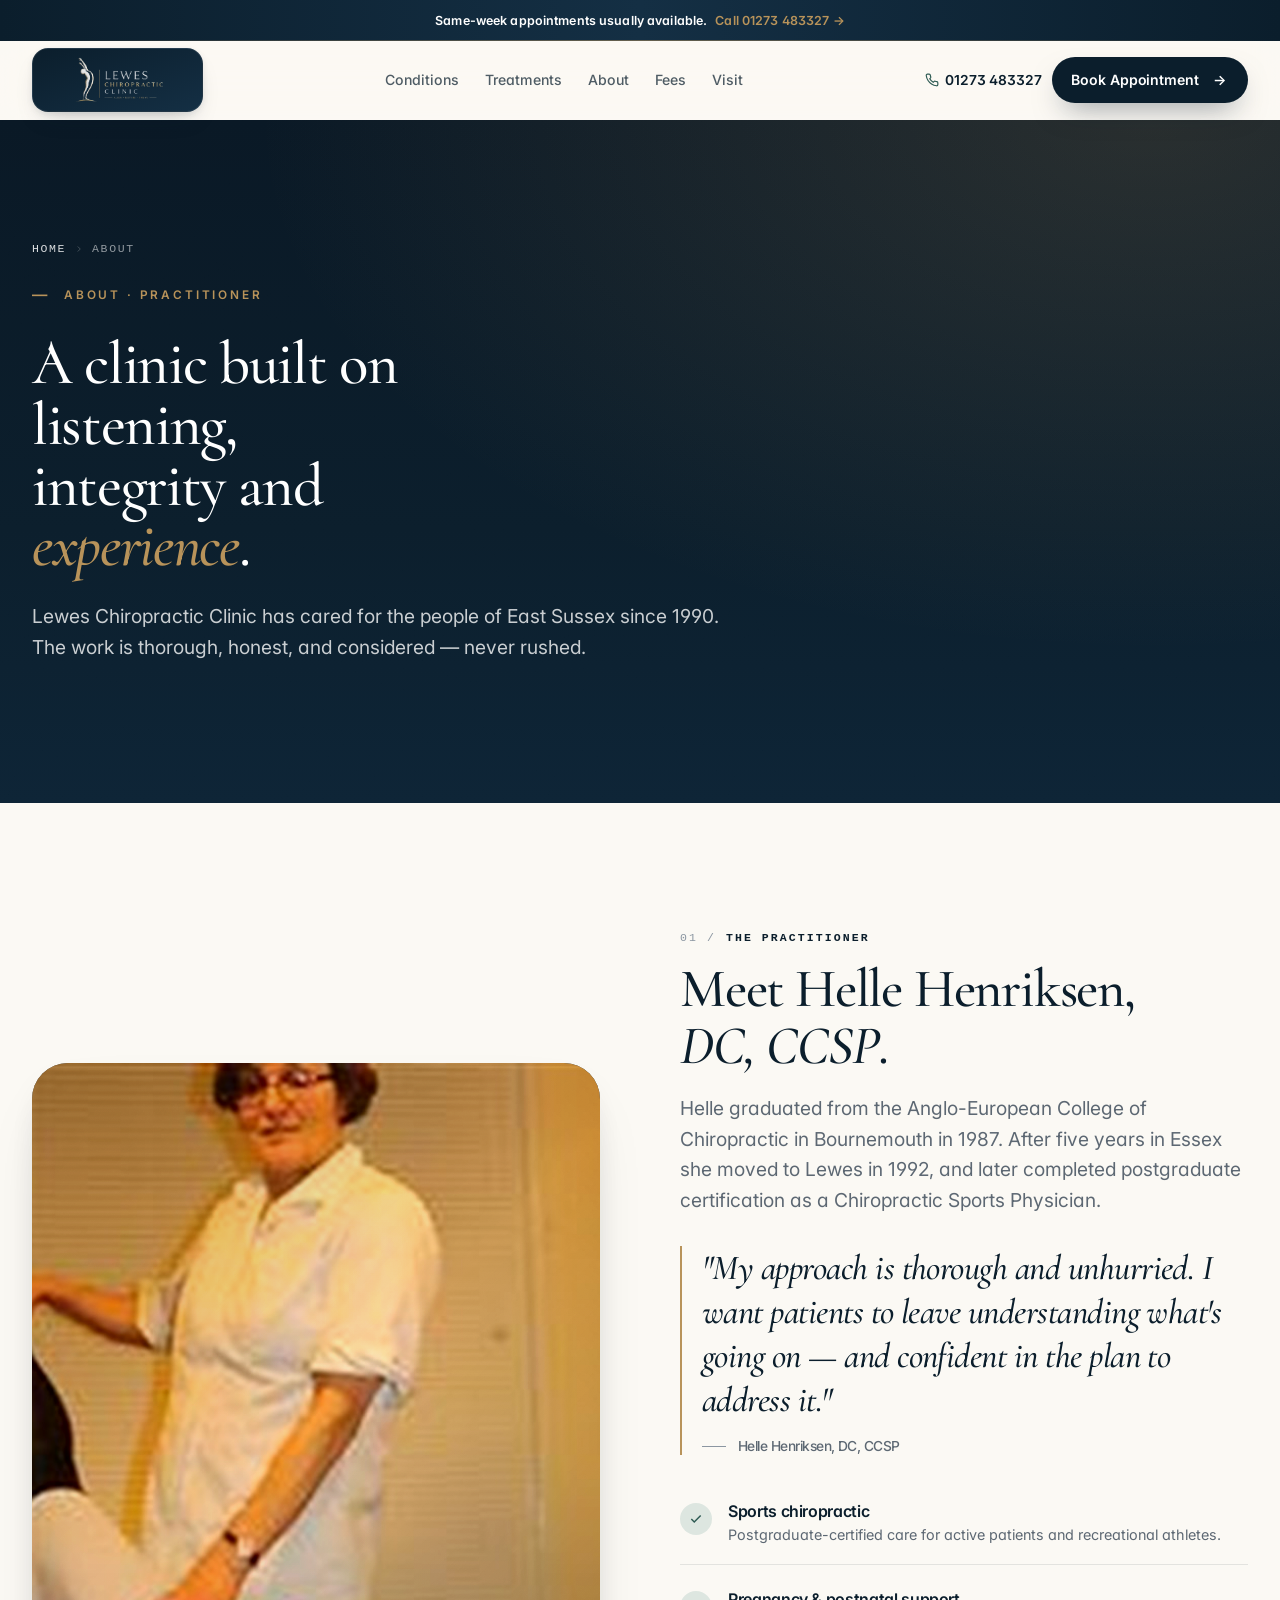
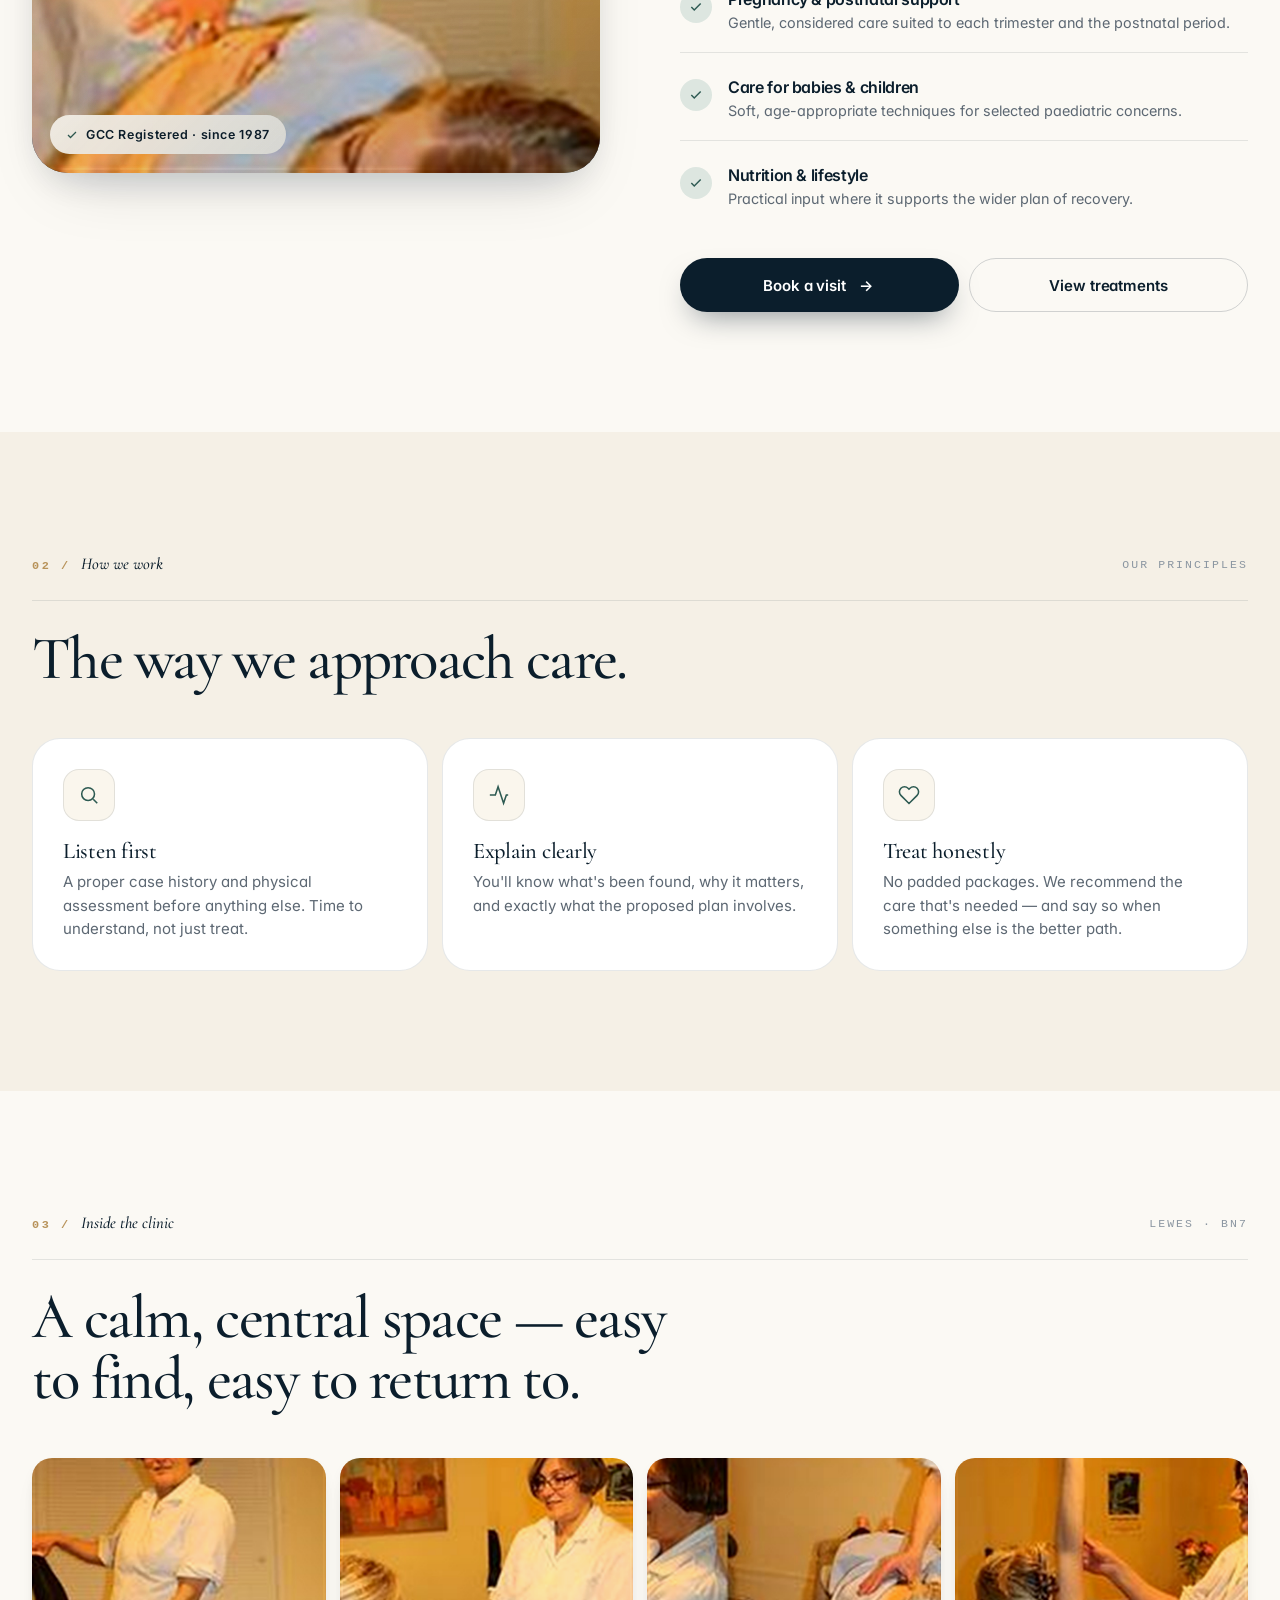
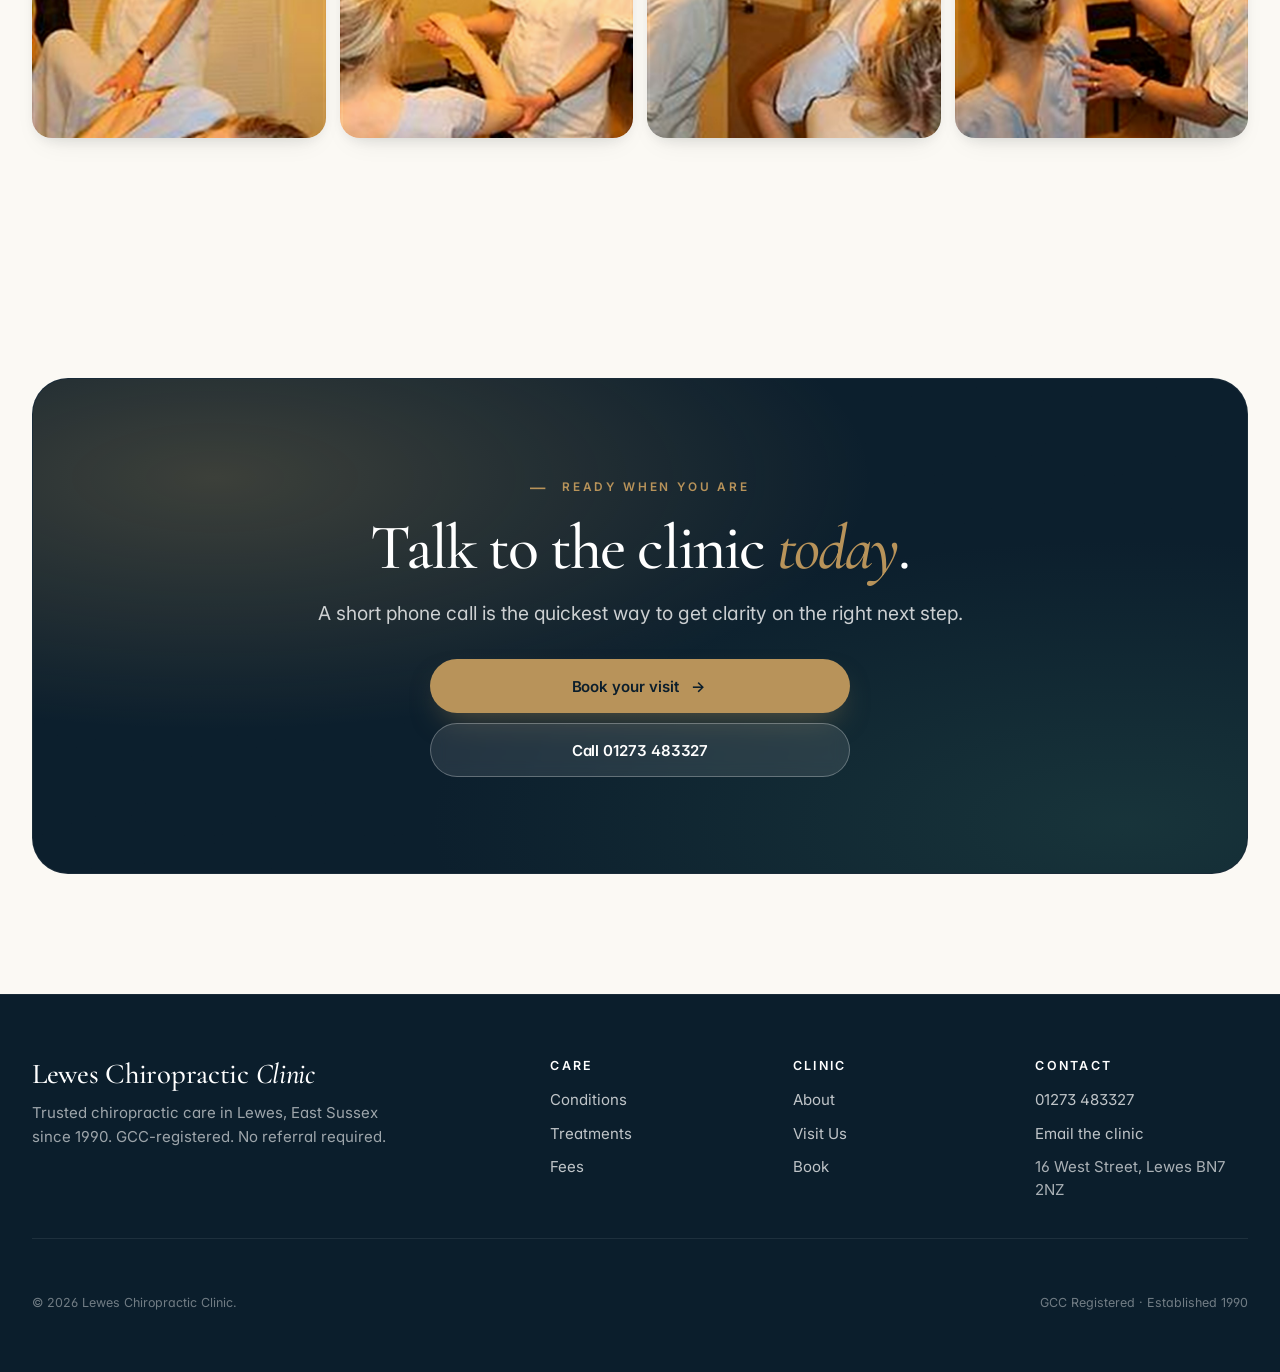
==== about.html @ a6c94678 "Initial commit: premium editorial redesign of Lewes Chiropractic Clinic" ====
<!DOCTYPE html>
<html lang="en">
<head>
<meta charset="UTF-8">
<meta name="viewport" content="width=device-width, initial-scale=1.0, viewport-fit=cover">
<meta name="theme-color" content="#0b1e2c">
<title>About | Lewes Chiropractic Clinic — Helle Henriksen, DC, CCSP</title>
<meta name="description" content="Lewes Chiropractic Clinic — established 1990. Helle Henriksen, DC, CCSP. Thorough, honest chiropractic care in central Lewes, East Sussex.">
<link rel="preconnect" href="https://fonts.googleapis.com">
<link rel="preconnect" href="https://fonts.gstatic.com" crossorigin>
<link href="https://fonts.googleapis.com/css2?family=Cormorant+Garamond:ital,wght@0,500;0,600;0,700;1,500;1,600&family=Inter:wght@400;500;600;700&display=swap" rel="stylesheet">
<link rel="stylesheet" href="assets/styles.css?v=4">
</head>
<body>

<div class="topbar"><div class="container"><strong>Same-week appointments usually available.</strong> <a href="tel:+441273483327">Call 01273&nbsp;483327&nbsp;→</a></div></div>

<header class="nav" id="nav">
  <div class="container nav-inner">
    <a href="index.html" class="brand">
      <img class="logo-img" src="assets/logo.png" alt="Lewes Chiropractic Clinic — Align · Restore · Thrive">
      <span><span class="brand-title">Lewes Chiropractic</span><span class="brand-sub">Est. 1990 · BN7</span></span>
    </a>
    <nav class="nav-links">
      <a href="conditions.html">Conditions</a><a href="treatments.html">Treatments</a><a href="about.html">About</a><a href="fees.html">Fees</a><a href="visit.html">Visit</a>
    </nav>
    <div class="nav-actions">
      <a class="nav-phone" href="tel:+441273483327"><svg width="14" height="14" viewBox="0 0 24 24" fill="none" stroke="currentColor" stroke-width="2"><path d="M22 16.92v3a2 2 0 01-2.18 2 19.79 19.79 0 01-8.63-3.07 19.5 19.5 0 01-6-6 19.79 19.79 0 01-3.07-8.67A2 2 0 014.11 2h3a2 2 0 012 1.72 12.84 12.84 0 00.7 2.81 2 2 0 01-.45 2.11L8.09 9.91a16 16 0 006 6l1.27-1.27a2 2 0 012.11-.45 12.84 12.84 0 002.81.7A2 2 0 0122 16.92z"/></svg>01273 483327</a>
      <a class="btn btn-primary" href="book.html">Book Appointment <span class="arrow">→</span></a>
    </div>
    <button class="menu-btn" aria-label="Open menu" aria-expanded="false"><span></span></button>
  </div>
  <div class="mobile-menu" id="mobileMenu"><div class="container">
    <a href="conditions.html">Conditions <span>01</span></a>
    <a href="treatments.html">Treatments <span>02</span></a>
    <a href="about.html">About <span>03</span></a>
    <a href="fees.html">Fees <span>04</span></a>
    <a href="visit.html">Visit Us <span>05</span></a>
    <div class="mm-actions">
      <a class="btn btn-primary" href="book.html">Book Appointment <span class="arrow">→</span></a>
      <a class="btn btn-outline" href="tel:+441273483327">Call 01273 483327</a>
    </div>
  </div></div>
</header>

<main>

<section class="page-hero">
  <div class="container">
    <div class="breadcrumb">
      <a href="index.html">Home</a>
      <svg width="10" height="10" viewBox="0 0 24 24" fill="none" stroke="currentColor" stroke-width="2"><path d="M9 18l6-6-6-6"/></svg>
      About
    </div>
    <span class="eyebrow">About · Practitioner</span>
    <h1>A clinic built on listening, integrity and <em>experience</em>.</h1>
    <p class="lead">Lewes Chiropractic Clinic has cared for the people of East Sussex since 1990. The work is thorough, honest, and considered — never rushed.</p>
  </div>
</section>

<section class="section">
  <div class="container">
    <div class="feature-row">
      <div class="feature-img reveal">
        <img src="assets/practitioner.jpg" alt="Helle Henriksen at Lewes Chiropractic Clinic">
        <span class="feature-img-tag">
          <svg width="12" height="12" viewBox="0 0 24 24" fill="none" stroke="currentColor" stroke-width="2.5"><path d="M20 6L9 17l-5-5"/></svg>
          GCC Registered · since 1987
        </span>
      </div>
      <div class="reveal">
        <div class="num" style="margin-bottom:14px">01 / <span>The practitioner</span></div>
        <h2>Meet Helle Henriksen, <em>DC, CCSP</em>.</h2>
        <p class="lead">Helle graduated from the Anglo-European College of Chiropractic in Bournemouth in 1987. After five years in Essex she moved to Lewes in 1992, and later completed postgraduate certification as a Chiropractic Sports Physician.</p>
        <div class="pull-quote">
          "My approach is thorough and unhurried. I want patients to leave understanding what's going on — and confident in the plan to address it."
          <div class="pull-quote-by">Helle Henriksen, DC, CCSP</div>
        </div>
        <div class="feature-list">
          <div class="feature-row-item">
            <div class="check-mark"><svg width="14" height="14" viewBox="0 0 24 24" fill="none" stroke="currentColor" stroke-width="2.5"><path d="M20 6L9 17l-5-5"/></svg></div>
            <div><h4>Sports chiropractic</h4><p>Postgraduate-certified care for active patients and recreational athletes.</p></div>
          </div>
          <div class="feature-row-item">
            <div class="check-mark"><svg width="14" height="14" viewBox="0 0 24 24" fill="none" stroke="currentColor" stroke-width="2.5"><path d="M20 6L9 17l-5-5"/></svg></div>
            <div><h4>Pregnancy &amp; postnatal support</h4><p>Gentle, considered care suited to each trimester and the postnatal period.</p></div>
          </div>
          <div class="feature-row-item">
            <div class="check-mark"><svg width="14" height="14" viewBox="0 0 24 24" fill="none" stroke="currentColor" stroke-width="2.5"><path d="M20 6L9 17l-5-5"/></svg></div>
            <div><h4>Care for babies &amp; children</h4><p>Soft, age-appropriate techniques for selected paediatric concerns.</p></div>
          </div>
          <div class="feature-row-item">
            <div class="check-mark"><svg width="14" height="14" viewBox="0 0 24 24" fill="none" stroke="currentColor" stroke-width="2.5"><path d="M20 6L9 17l-5-5"/></svg></div>
            <div><h4>Nutrition &amp; lifestyle</h4><p>Practical input where it supports the wider plan of recovery.</p></div>
          </div>
        </div>
        <div class="hero-actions">
          <a href="book.html" class="btn btn-primary">Book a visit <span class="arrow">→</span></a>
          <a href="treatments.html" class="btn btn-outline">View treatments</a>
        </div>
      </div>
    </div>
  </div>
</section>

<section class="section bg-bone">
  <div class="container">
    <div class="s-head reveal">
      <div class="meta-row">
        <div class="num">02 / <span>How we work</span></div>
        <div class="meta-side">Our principles</div>
      </div>
      <h2>The way we approach care.</h2>
    </div>
    <div class="three-grid">
      <article class="card reveal">
        <div class="icon-tile">
          <svg width="22" height="22" viewBox="0 0 24 24" fill="none" stroke="currentColor" stroke-width="1.7"><circle cx="11" cy="11" r="7"/><path d="M21 21l-4.35-4.35"/></svg>
        </div>
        <h3 style="font-family:var(--serif);font-weight:500">Listen first</h3>
        <p>A proper case history and physical assessment before anything else. Time to understand, not just treat.</p>
      </article>
      <article class="card reveal">
        <div class="icon-tile">
          <svg width="22" height="22" viewBox="0 0 24 24" fill="none" stroke="currentColor" stroke-width="1.7"><path d="M2 12h6l3-9 6 18 3-9h2"/></svg>
        </div>
        <h3 style="font-family:var(--serif);font-weight:500">Explain clearly</h3>
        <p>You'll know what's been found, why it matters, and exactly what the proposed plan involves.</p>
      </article>
      <article class="card reveal">
        <div class="icon-tile">
          <svg width="22" height="22" viewBox="0 0 24 24" fill="none" stroke="currentColor" stroke-width="1.7"><path d="M20.84 4.61a5.5 5.5 0 00-7.78 0L12 5.67l-1.06-1.06a5.5 5.5 0 00-7.78 7.78l1.06 1.06L12 21.23l7.78-7.78 1.06-1.06a5.5 5.5 0 000-7.78z"/></svg>
        </div>
        <h3 style="font-family:var(--serif);font-weight:500">Treat honestly</h3>
        <p>No padded packages. We recommend the care that's needed — and say so when something else is the better path.</p>
      </article>
    </div>
  </div>
</section>

<section class="section">
  <div class="container">
    <div class="s-head reveal">
      <div class="meta-row">
        <div class="num">03 / <span>Inside the clinic</span></div>
        <div class="meta-side">Lewes · BN7</div>
      </div>
      <h2>A calm, central space — easy to find, easy to return to.</h2>
    </div>
    <div class="gallery-strip reveal">
      <img src="assets/practitioner.jpg" alt="Helle Henriksen at the clinic">
      <img src="assets/clinic-treatment.jpg" alt="Treatment in progress">
      <img src="assets/treatment-back.jpg" alt="Spinal treatment">
      <img src="assets/treatment-arm.jpg" alt="Upper-body assessment">
    </div>
  </div>
</section>

<section class="section">
  <div class="container">
    <div class="final-cta reveal">
      <span class="eyebrow">Ready when you are</span>
      <h2>Talk to the clinic <em>today</em>.</h2>
      <p class="lead">A short phone call is the quickest way to get clarity on the right next step.</p>
      <div class="hero-actions">
        <a href="book.html" class="btn btn-gold">Book your visit <span class="arrow">→</span></a>
        <a href="tel:+441273483327" class="btn btn-light">Call 01273 483327</a>
      </div>
    </div>
  </div>
</section>

</main>

<footer class="footer">
  <div class="container">
    <div class="footer-top">
      <div class="footer-brand">
        <h3>Lewes Chiropractic <em>Clinic</em></h3>
        <p>Trusted chiropractic care in Lewes, East Sussex since 1990. GCC-registered. No referral required.</p>
      </div>
      <div class="footer-grid">
        <div><h4>Care</h4><ul><li><a href="conditions.html">Conditions</a></li><li><a href="treatments.html">Treatments</a></li><li><a href="fees.html">Fees</a></li></ul></div>
        <div><h4>Clinic</h4><ul><li><a href="about.html">About</a></li><li><a href="visit.html">Visit Us</a></li><li><a href="book.html">Book</a></li></ul></div>
        <div><h4>Contact</h4><ul><li><a href="tel:+441273483327">01273 483327</a></li><li><a href="mailto:info@leweschiropracticclinic.co.uk">Email the clinic</a></li><li>16 West Street, Lewes BN7 2NZ</li></ul></div>
      </div>
    </div>
    <div class="footer-bottom"><span>© <span id="year"></span> Lewes Chiropractic Clinic.</span><span>GCC Registered · Established 1990</span></div>
  </div>
</footer>

<div class="mobile-cta">
  <a class="btn btn-outline" href="tel:+441273483327">Call</a>
  <a class="btn btn-primary" href="book.html"><span class="full">Book Appointment</span><span class="short">Book</span> <span class="arrow">→</span></a>
</div>

<script src="assets/script.js?v=4"></script>
</body>
</html>
---- assets/styles.css ----
/* ============================================================
   Lewes Chiropractic Clinic — Editorial Premium Redesign v2
   Mobile-first. Touch-first. Built for trust and conversion.
   ============================================================ */

/* ----- Tokens ----- */
:root{
  /* Palette — warm, sophisticated, "quiet luxury" wellness */
  --ink:#0b1e2c;          /* near-black navy */
  --ink-2:#142f44;
  --bone:#f5f0e6;         /* warm off-white */
  --bone-2:#ede5d3;
  --cream:#faf6ed;
  --paper:#fbf9f4;
  --sage:#2d5a52;         /* deep botanical */
  --sage-2:#4a7567;
  --sage-soft:#dde6e0;
  --gold:#b8935a;         /* muted antique */
  --gold-2:#a07f48;
  --gold-soft:#ebdebe;
  --rust:#b85c3f;         /* sparingly */
  --gray:#5d6873;
  --gray-2:#8b96a1;
  --line:rgba(11,30,44,.10);
  --line-2:rgba(11,30,44,.18);
  --line-light:rgba(255,255,255,.14);

  /* Elevation */
  --sh-1:0 1px 2px rgba(11,30,44,.04),0 2px 6px rgba(11,30,44,.04);
  --sh-2:0 6px 16px -6px rgba(11,30,44,.12),0 12px 28px -12px rgba(11,30,44,.10);
  --sh-3:0 18px 40px -16px rgba(11,30,44,.20),0 30px 70px -30px rgba(11,30,44,.18);
  --sh-4:0 30px 80px -20px rgba(11,30,44,.35);

  /* Radii */
  --r-xs:8px;--r-sm:14px;--r:20px;--r-lg:28px;--r-xl:36px;--r-2xl:48px;

  /* Layout */
  --max:1240px;
  --gutter:clamp(20px,4vw,40px);

  /* Motion */
  --ease:cubic-bezier(.2,.8,.2,1);
  --ease-out:cubic-bezier(.16,1,.3,1);
  --dur:.45s;

  /* Type */
  --serif:"Cormorant Garamond",Georgia,"Times New Roman",serif;
  --sans:Inter,system-ui,-apple-system,Segoe UI,Roboto,sans-serif;
  --mono:ui-monospace,SFMono-Regular,Menlo,monospace;
}

/* ----- Reset & base ----- */
*,*::before,*::after{box-sizing:border-box;margin:0;padding:0}
::selection{background:var(--gold);color:var(--ink)}
html{
  scroll-behavior:smooth;
  -webkit-text-size-adjust:100%;
  text-rendering:optimizeLegibility;
  overflow-x:clip;
}
body{
  font-family:var(--sans);
  color:var(--ink);
  background:var(--paper);
  line-height:1.55;
  font-size:16px;
  font-feature-settings:"ss01","cv11","kern";
  -webkit-font-smoothing:antialiased;
  -moz-osx-font-smoothing:grayscale;
  overflow-x:clip;
  min-width:320px;
}
img,svg,iframe,video{max-width:100%}
*{min-width:0}
img,svg,video{display:block;max-width:100%;height:auto}
a{color:inherit;text-decoration:none}
button{font:inherit;color:inherit;background:none;border:0;cursor:pointer}
input,textarea,select{font:inherit;color:inherit}
:focus-visible{outline:2px solid var(--sage);outline-offset:3px;border-radius:6px}

/* ----- Layout ----- */
.container{
  width:min(100% - 32px,var(--max));
  margin-inline:auto;
  max-width:100%;
}
@media(min-width:880px){
  .container{width:min(100% - 64px,var(--max))}
}
.section{padding:80px 0}
.section-tight{padding:56px 0}
.section-lg{padding:120px 0}
.section-flush{padding-top:0}

/* ----- Type system ----- */
h1,h2,h3,h4{
  font-family:var(--serif);
  font-weight:500;
  color:var(--ink);
  line-height:1.05;
  letter-spacing:-.022em;
  overflow-wrap:break-word;
  word-wrap:break-word;
}
h1{
  font-size:clamp(2.2rem,9vw,5rem);
  font-weight:500;
  max-width:14ch;
  hyphens:auto;
}
h2{
  font-size:clamp(1.9rem,6.5vw,3.4rem);
  max-width:18ch;
  hyphens:auto;
}
h3{
  font-size:clamp(1.25rem,3.6vw,1.55rem);
  letter-spacing:-.01em;
}
h4{font-size:1.1rem;font-weight:600}
em,i,.serif-italic{font-style:italic;font-weight:500}

p{color:var(--gray);font-weight:400}
.lead{
  font-size:clamp(1.04rem,2.6vw,1.2rem);
  line-height:1.6;
  color:var(--gray);
  margin-top:18px;
  max-width:60ch;
  font-weight:400;
}
.hero .lead,.page-hero .lead,.dark .lead{color:rgba(255,255,255,.78)}
.center{text-align:center}
.center .lead,.center .eyebrow{margin-inline:auto}

/* Eyebrow / kicker */
.eyebrow{
  display:inline-flex;align-items:center;gap:14px;
  font-family:var(--sans);
  color:var(--sage);
  font-weight:600;
  font-size:.74rem;
  letter-spacing:.24em;
  text-transform:uppercase;
  margin-bottom:20px;
}
.eyebrow::before{
  content:"\2014";
  width:auto;color:var(--gold);
  font-size:1.3em;line-height:1;
  background:none;
}
.dark .eyebrow::before,.hero .eyebrow::before,.page-hero .eyebrow::before,.final-cta .eyebrow::before{color:var(--gold)}
.dark .eyebrow,.hero .eyebrow,.page-hero .eyebrow,.final-cta .eyebrow{color:var(--gold)}

/* Numbered marker (editorial) */
.num{
  display:inline-flex;align-items:baseline;gap:10px;
  font-family:var(--mono);font-size:.72rem;
  letter-spacing:.18em;text-transform:uppercase;
  color:var(--gray-2);font-weight:500;
}
.num span{color:var(--ink);font-weight:600}
.dark .num{color:rgba(255,255,255,.55)}
.dark .num span{color:#fff}

/* Giant editorial section number (luxury signature) */
.s-num{
  font-family:var(--serif);
  font-size:clamp(5rem,16vw,11rem);
  color:var(--ink);
  font-weight:500;font-style:italic;
  line-height:.85;letter-spacing:-.05em;
  opacity:.08;
  position:absolute;top:-20px;right:-10px;
  pointer-events:none;user-select:none;
  z-index:0;
}
.s-num.dark{color:#fff}

/* Ornamental flourish divider */
.flourish{
  display:flex;align-items:center;justify-content:center;
  gap:18px;margin:0 auto;
  color:var(--gold);font-size:1.2rem;
}
.flourish::before,.flourish::after{
  content:"";flex:1;max-width:80px;height:1px;
  background:linear-gradient(90deg,transparent,currentColor,transparent);
}

/* Decorative serif drop-cap for signature paragraphs */
.drop-cap::first-letter{
  font-family:var(--serif);
  font-style:italic;
  font-size:4.2em;
  line-height:.85;
  float:left;
  margin:.05em .12em 0 -.04em;
  color:var(--gold);
  font-weight:500;
}

/* ----- Buttons ----- */
.btn{
  display:inline-flex;align-items:center;justify-content:center;gap:10px;
  min-height:54px;padding:0 22px;
  border-radius:999px;
  border:1.5px solid transparent;
  font-family:var(--sans);
  font-weight:600;font-size:.94rem;letter-spacing:-.005em;
  cursor:pointer;
  transition:transform .3s var(--ease),background .25s,color .25s,border-color .25s,box-shadow .35s var(--ease);
  white-space:nowrap;
  text-align:center;
  max-width:100%;
}
@media(max-width:380px){
  .btn{min-height:50px;padding:0 16px;font-size:.88rem;gap:8px}
}
.btn:hover{transform:translateY(-2px)}
.btn:active{transform:translateY(0) scale(.98)}
.btn .arrow{
  display:inline-flex;width:20px;height:20px;
  align-items:center;justify-content:center;
  transition:transform .3s var(--ease);
}
.btn:hover .arrow{transform:translateX(4px)}

.btn-primary{
  background:var(--ink);color:#fff;
  box-shadow:0 14px 30px -12px rgba(11,30,44,.5);
}
.btn-primary:hover{background:var(--ink-2);box-shadow:0 20px 44px -12px rgba(11,30,44,.55)}
.btn-gold{
  background:var(--gold);color:var(--ink);
  box-shadow:0 14px 30px -12px rgba(184,147,90,.5);
}
.btn-gold:hover{background:var(--gold-2);color:#fff}
.btn-outline{
  background:transparent;color:var(--ink);
  border-color:var(--line-2);
}
.btn-outline:hover{background:var(--ink);color:#fff;border-color:var(--ink)}
.btn-light{
  background:rgba(255,255,255,.10);color:#fff;
  border-color:rgba(255,255,255,.28);
  backdrop-filter:blur(8px);
}
.btn-light:hover{background:rgba(255,255,255,.18)}
.btn-ghost{background:transparent;color:var(--ink);min-height:46px;padding:0 14px}
.btn-ghost:hover{color:var(--sage)}

/* Pills */
.pill{
  display:inline-flex;align-items:center;gap:8px;
  padding:9px 16px;border-radius:999px;
  background:var(--bone);color:var(--ink);
  border:1px solid var(--line);
  font-size:.78rem;font-weight:600;
  letter-spacing:.02em;
  transition:.3s var(--ease);
}
.pill:hover{transform:translateY(-1px)}
.pill svg{color:var(--sage);flex-shrink:0}
.hero .pill,.dark .pill{
  background:rgba(255,255,255,.06);color:rgba(255,255,255,.92);
  border-color:rgba(255,255,255,.14);
  backdrop-filter:blur(10px);
}
.hero .pill svg,.dark .pill svg{color:var(--gold)}

/* ----- Topbar ----- */
.topbar{
  background:linear-gradient(90deg,var(--ink) 0%,var(--ink-2) 50%,var(--ink) 100%);
  color:rgba(255,255,255,.82);
  padding:11px 0;font-size:.78rem;font-weight:500;
  text-align:center;letter-spacing:.01em;
  overflow:hidden;
  position:relative;
}
.topbar::before{
  content:"";position:absolute;left:0;right:0;bottom:0;height:1px;
  background:linear-gradient(90deg,transparent,var(--gold) 50%,transparent);
  opacity:.5;
}
.topbar .container{
  display:flex;align-items:center;justify-content:center;
  gap:8px;flex-wrap:wrap;
}
.topbar strong{color:#fff;font-weight:600}
.topbar a{color:var(--gold);font-weight:600;white-space:nowrap}
.topbar a:hover{color:var(--gold-soft)}
@media(max-width:480px){
  .topbar{font-size:.72rem;padding:8px 0}
  .topbar strong{display:none}
}

/* ----- Nav ----- */
.nav{
  position:sticky;top:0;z-index:100;
  background:rgba(251,249,244,.78);
  backdrop-filter:blur(20px) saturate(1.5);
  -webkit-backdrop-filter:blur(20px) saturate(1.5);
  border-bottom:1px solid transparent;
  transition:.3s var(--ease);
}
.nav.scrolled{
  background:rgba(251,249,244,.92);
  border-bottom-color:var(--line);
  box-shadow:0 6px 24px -10px rgba(11,30,44,.12);
}
.nav-inner{
  min-height:78px;
  display:flex;align-items:center;justify-content:space-between;
  gap:10px;flex-wrap:nowrap;
}
.brand{
  display:flex;align-items:center;gap:0;
  flex:0 1 auto;min-width:0;max-width:calc(100% - 64px);
  transition:opacity .2s;
}
.brand:hover{opacity:.85}
.logo-img{
  display:block;
  width:auto;height:64px;max-width:100%;
  object-fit:contain;object-position:left center;
  background:linear-gradient(160deg,#0b1e2c 0%,#142f44 100%);
  border:1px solid rgba(255,255,255,.08);
  border-radius:16px;
  padding:8px 26px 8px 24px;
  box-shadow:0 2px 6px rgba(11,30,44,.08),0 12px 26px -12px rgba(11,30,44,.28);
  transition:height .25s var(--ease),padding .25s var(--ease),box-shadow .25s var(--ease);
}
.nav.scrolled .logo-img{height:54px;padding:7px 22px 7px 20px}
/* Brand text spans now hidden — the logo contains the wordmark */
.brand-title,.brand-sub{display:none!important}
@media(max-width:559px){
  .nav-inner{min-height:68px;gap:8px}
  .logo-img{height:52px;padding:6px 20px 6px 18px;border-radius:12px}
  .nav.scrolled .logo-img{height:46px;padding:5px 16px 5px 14px}
}
@media(max-width:380px){
  .logo-img{height:46px;padding:5px 16px 5px 14px}
  .nav.scrolled .logo-img{height:42px;padding:4px 14px 4px 12px}
}
/* In dark contexts (footer, hero badges) the logo can sit without the chip */
.footer .logo-img,.hero .logo-img{
  background:transparent;border:0;box-shadow:none;padding:0;
}
.nav-links{display:none;align-items:center;gap:2px;flex:0 1 auto;min-width:0}
.nav-links a{
  padding:10px 12px;border-radius:999px;
  color:rgba(11,30,44,.72);
  font-size:.88rem;font-weight:500;
  transition:.2s;white-space:nowrap;
}
.nav-links a:hover{background:rgba(11,30,44,.05);color:var(--ink)}
.nav-actions{display:none;align-items:center;gap:10px;flex:0 0 auto}
.nav-actions .btn{padding:0 18px;font-size:.88rem;min-height:46px}
.nav-phone{
  display:none;align-items:center;gap:6px;
  font-size:.86rem;font-weight:600;color:var(--ink);
  white-space:nowrap;
}
.nav-phone svg{color:var(--sage)}
@media(min-width:880px) and (max-width:1100px){
  .nav-phone{display:none!important}
}

.menu-btn{
  flex:0 0 auto;
  width:52px;height:52px;border-radius:14px;
  border:1px solid var(--line-2);
  background:linear-gradient(160deg,var(--ink),var(--ink-2));
  display:grid;place-items:center;
  transition:.25s var(--ease);
  box-shadow:0 4px 12px -4px rgba(11,30,44,.25);
  cursor:pointer;
}
.menu-btn:hover,.menu-btn:active{transform:scale(.96)}
.menu-btn span{
  display:block;width:22px;height:2px;background:#fff;
  border-radius:2px;position:relative;transition:.3s var(--ease);
}
.menu-btn span::before,.menu-btn span::after{
  content:"";position:absolute;left:0;width:22px;height:2px;
  background:#fff;border-radius:2px;transition:.3s var(--ease);
}
.menu-btn span::before{top:-7px}
.menu-btn span::after{top:7px}
.menu-btn[aria-expanded=true]{
  background:linear-gradient(160deg,var(--gold),var(--gold-2));
  border-color:var(--gold);
}
.menu-btn[aria-expanded=true] span{background:transparent}
.menu-btn[aria-expanded=true] span::before{top:0;transform:rotate(45deg);background:var(--ink)}
.menu-btn[aria-expanded=true] span::after{top:0;transform:rotate(-45deg);background:var(--ink)}
@media(max-width:559px){
  .menu-btn{width:48px;height:48px;border-radius:12px}
  .menu-btn span,.menu-btn span::before,.menu-btn span::after{width:20px}
}

.mobile-menu{
  display:none;
  position:fixed;left:0;right:0;top:0;bottom:0;z-index:200;
  background:var(--paper);
  padding:88px 0 40px;
  overflow-y:auto;-webkit-overflow-scrolling:touch;
  animation:menuIn .35s var(--ease);
}
.mobile-menu.open{display:block}
.mobile-menu::before{
  content:"";position:absolute;top:0;left:0;right:0;height:78px;
  background:rgba(251,249,244,.94);
  backdrop-filter:blur(20px);
  border-bottom:1px solid var(--line);
  z-index:1;pointer-events:none;
}
.mobile-menu .container{display:flex;flex-direction:column;gap:0;padding-top:8px}
.mobile-menu a{
  display:flex;justify-content:space-between;align-items:center;
  gap:14px;
  padding:18px 4px;
  border-bottom:1px solid var(--line);
  font-family:var(--serif);font-size:clamp(1.4rem,5vw,1.8rem);font-weight:500;
  color:var(--ink);letter-spacing:-.015em;
  transition:.25s var(--ease);
}
.mobile-menu a:active{background:var(--bone);padding-left:10px;color:var(--sage)}
.mobile-menu a span{
  font-family:var(--mono);font-size:.7rem;color:var(--gray-2);
  font-weight:500;letter-spacing:.12em;flex-shrink:0;
}
.mobile-menu .mm-actions{
  display:grid;gap:12px;margin-top:28px;
}
.mobile-menu .mm-actions .btn{width:100%;border:0;font-size:1rem}
.mobile-menu .mm-actions a{padding:0;border:0;font-family:var(--sans);font-size:1rem}
.mobile-menu .mm-meta{
  margin-top:28px;padding-top:24px;
  border-top:1px solid var(--line);
  display:grid;gap:6px;font-size:.9rem;color:var(--gray);
}
.mobile-menu .mm-meta strong{color:var(--ink);display:block;font-weight:600}
body.menu-open{overflow:hidden;position:fixed;width:100%}
@keyframes menuIn{from{opacity:0;transform:translateY(-8px)}to{opacity:1;transform:none}}

/* ----- Hero ----- */
.hero{
  position:relative;overflow:hidden;
  background:var(--ink);
  color:#fff;
  isolation:isolate;
  max-width:100vw;
}
.hero::before{
  content:"";position:absolute;inset:0;
  background:
    radial-gradient(ellipse 70% 50% at 90% 0%,rgba(184,147,90,.18),transparent 60%),
    radial-gradient(ellipse 90% 60% at 0% 100%,rgba(45,90,82,.30),transparent 60%),
    linear-gradient(180deg,#091825 0%,#0b1e2c 60%,#0d2436 100%);
  z-index:-2;
}
.hero::after{
  content:"";position:absolute;inset:0;z-index:-1;
  background-image:url("data:image/svg+xml;utf8,<svg xmlns='http://www.w3.org/2000/svg' width='180' height='180'><filter id='n'><feTurbulence type='fractalNoise' baseFrequency='.85' numOctaves='2' stitchTiles='stitch'/><feColorMatrix values='0 0 0 0 1 0 0 0 0 1 0 0 0 0 1 0 0 0 .35 0'/></filter><rect width='100%' height='100%' filter='url(%23n)' opacity='.55'/></svg>");
  opacity:.15;mix-blend-mode:overlay;pointer-events:none;
}
.hero-wrap{
  position:relative;
  display:grid;gap:48px;
  padding:72px 0 96px;
}
/* Giant ghost wordmark in the hero (luxury signature) */
.hero::after{
  content:"Lewes";
  position:absolute;
  bottom:-40px;left:-30px;
  font-family:var(--serif);font-style:italic;font-weight:600;
  font-size:clamp(8rem,22vw,18rem);
  line-height:.8;
  color:rgba(255,255,255,.04);
  pointer-events:none;user-select:none;
  z-index:0;letter-spacing:-.04em;
}
.hero-wrap > *{position:relative;z-index:1}
.hero h1{
  color:#fff;font-weight:500;
  font-size:clamp(2.8rem,11vw,6.4rem);
  letter-spacing:-.032em;
  line-height:.95;
  margin-top:6px;
}
.hero h1 em{
  color:var(--gold);font-weight:500;font-style:italic;
  font-feature-settings:"ss01";
  position:relative;
}
.hero h1 em::after{
  content:"";position:absolute;left:0;right:0;bottom:.05em;
  height:6px;background:rgba(184,147,90,.2);border-radius:2px;
  z-index:-1;
}
.hero p,.hero .eyebrow{color:rgba(255,255,255,.78)}
.hero .eyebrow{color:var(--gold)}
.hero .lead{
  margin-top:24px;
  font-size:clamp(1.05rem,2.4vw,1.22rem);
  line-height:1.6;color:rgba(255,255,255,.78);
  font-weight:400;
}
.hero-pills{display:flex;flex-wrap:wrap;gap:8px;margin-bottom:24px}
.hero-actions{
  display:flex;flex-direction:column;gap:10px;
  margin-top:30px;
  max-width:100%;
}
.hero-actions .btn{width:100%;min-width:0}
.hero-meta{
  display:flex;flex-wrap:wrap;gap:14px 28px;
  margin-top:32px;padding-top:24px;
  border-top:1px solid rgba(255,255,255,.12);
}
.hero-meta-item{
  display:flex;align-items:center;gap:10px;
  font-size:.84rem;font-weight:500;color:rgba(255,255,255,.78);
}
.hero-meta-item svg{color:var(--gold);flex-shrink:0}
.hero-meta-item strong{color:#fff;font-weight:600}

.hero-visual{
  position:relative;border-radius:var(--r-xl);
  overflow:hidden;
  aspect-ratio:4/5;
  background:#1a3247;
  max-width:100%;
  isolation:isolate;
  box-shadow:0 40px 80px -30px rgba(0,0,0,.45),0 20px 40px -20px rgba(0,0,0,.3);
}
.hero-visual img{
  width:100%;height:100%;object-fit:cover;
  object-position:center;
  filter:contrast(1.08) saturate(1.05) brightness(.96);
  image-rendering:auto;
  transform:scale(1.02);
  transition:transform 8s linear;
}
.hero-visual:hover img{transform:scale(1.08)}
.hero-visual::before{
  content:"";position:absolute;inset:0;z-index:1;pointer-events:none;
  background:linear-gradient(180deg,rgba(11,30,44,.1) 0%,rgba(11,30,44,.4) 70%,rgba(11,30,44,.7) 100%);
}
.hero-visual::after{
  content:"";position:absolute;inset:0;z-index:2;pointer-events:none;
  background-image:url("data:image/svg+xml;utf8,<svg xmlns='http://www.w3.org/2000/svg' width='200' height='200'><filter id='n'><feTurbulence type='fractalNoise' baseFrequency='1.2' numOctaves='2' stitchTiles='stitch'/><feColorMatrix values='0 0 0 0 1 0 0 0 0 1 0 0 0 0 1 0 0 0 .35 0'/></filter><rect width='100%' height='100%' filter='url(%23n)' opacity='.5'/></svg>");
  opacity:.22;mix-blend-mode:overlay;
}
.hero-card,.hero-badge{z-index:5}
@media(max-width:559px){
  .hero-visual{aspect-ratio:5/6;border-radius:var(--r-lg)}
}
.hero-visual::after{
  content:"";position:absolute;inset:0;
  background:linear-gradient(180deg,transparent 50%,rgba(11,30,44,.6));
}
.hero-card{
  position:absolute;left:20px;right:20px;bottom:20px;
  background:rgba(251,249,244,.94);
  backdrop-filter:blur(24px) saturate(1.4);
  -webkit-backdrop-filter:blur(24px) saturate(1.4);
  border:1px solid rgba(255,255,255,.5);
  border-radius:var(--r);
  padding:22px 24px;
  box-shadow:0 30px 70px -20px rgba(0,0,0,.5),inset 0 1px 0 rgba(255,255,255,.5);
  z-index:5;
  display:grid;gap:8px;
}
.hero-card h3{
  font-size:1.4rem;color:var(--ink);
  font-family:var(--serif);font-weight:500;
  letter-spacing:-.015em;
}
.hero-card p{font-size:.92rem;line-height:1.55;color:var(--gray)}
.hero-card p em{color:var(--ink);font-weight:500}
.hero-badge{
  position:absolute;top:20px;right:20px;
  background:rgba(11,30,44,.55);
  backdrop-filter:blur(14px) saturate(1.4);
  -webkit-backdrop-filter:blur(14px) saturate(1.4);
  border:1px solid rgba(255,255,255,.18);
  border-radius:999px;padding:9px 16px;
  font-size:.7rem;font-weight:600;color:#fff;
  letter-spacing:.15em;text-transform:uppercase;
  display:flex;align-items:center;gap:8px;
  z-index:5;
  box-shadow:0 8px 20px -8px rgba(0,0,0,.4);
}
.hero-badge::before{
  content:"";width:6px;height:6px;border-radius:50%;
  background:#5fc37a;
  box-shadow:0 0 0 0 rgba(95,195,122,.6);
  animation:pulse 2s infinite;
}
@keyframes pulse{
  0%,100%{box-shadow:0 0 0 0 rgba(95,195,122,.6)}
  50%{box-shadow:0 0 0 8px rgba(95,195,122,0)}
}

/* ----- Marquee credentials strip ----- */
.marquee{
  background:var(--bone);
  border-block:1px solid var(--line);
  overflow:hidden;
  padding:22px 0;
  mask-image:linear-gradient(90deg,transparent,#000 8%,#000 92%,transparent);
  -webkit-mask-image:linear-gradient(90deg,transparent,#000 8%,#000 92%,transparent);
}
.marquee-track{
  display:flex;gap:56px;
  white-space:nowrap;
  animation:marquee 60s linear infinite;
  width:max-content;
}
.marquee-item{
  display:inline-flex;align-items:center;gap:12px;
  font-family:var(--serif);font-size:1.4rem;font-style:italic;
  color:var(--ink);font-weight:500;letter-spacing:-.012em;
}
.marquee-item::after{
  content:"✦";color:var(--gold);font-style:normal;
  margin-left:56px;font-size:.7em;opacity:.7;
}
@keyframes marquee{to{transform:translateX(-50%)}}
@media (prefers-reduced-motion:reduce){.marquee-track{animation:none}}

/* ----- Stats ----- */
.stats{
  display:grid;grid-template-columns:repeat(2,1fr);
  gap:0;
  border-top:1px solid var(--line);
  border-bottom:1px solid var(--line);
}
.stat{
  padding:34px 24px;
  border-right:1px solid var(--line);
  display:flex;flex-direction:column;gap:6px;
  transition:background .3s var(--ease);
}
.stat:hover{background:var(--bone)}
.stat:nth-child(2n){border-right:0}
.stat-num{
  font-family:var(--serif);
  font-size:clamp(2.8rem,9vw,4rem);
  color:var(--ink);font-weight:500;line-height:1;
  letter-spacing:-.03em;
}
.stat-num em{color:var(--gold);font-style:normal;font-weight:400}
.stat-label{
  font-size:.74rem;color:var(--gray);
  font-weight:600;letter-spacing:.1em;
  text-transform:uppercase;
  margin-top:10px;
}

/* ----- Section heads ----- */
.s-head{
  display:grid;gap:14px;margin-bottom:48px;
  position:relative;
}
.s-head .meta-row{
  display:flex;align-items:center;justify-content:space-between;gap:18px;
  margin-bottom:14px;
  padding-bottom:22px;
  border-bottom:1px solid var(--line);
}
.s-head .meta-row .num{
  margin:0;
  font-family:var(--mono);font-size:.74rem;
  letter-spacing:.22em;text-transform:uppercase;
  color:var(--gold);font-weight:600;
}
.s-head .meta-row .num span{color:var(--ink);font-weight:500;font-family:var(--serif);font-style:italic;font-size:1.4em;letter-spacing:0;text-transform:none}
.s-head .meta-row .meta-side{
  font-family:var(--mono);font-size:.72rem;
  letter-spacing:.18em;text-transform:uppercase;color:var(--gray-2);
}
.s-head h2{
  font-size:clamp(2.2rem,7vw,3.8rem);
  letter-spacing:-.028em;
  line-height:1;
  max-width:22ch;
}
.dark .s-head .meta-row{border-bottom-color:rgba(255,255,255,.14)}
.dark .s-head .meta-row .num{color:var(--gold)}
.dark .s-head .meta-row .num span{color:#fff}

/* ----- Conditions list (editorial) ----- */
.conditions{
  display:grid;gap:0;
  border-top:1px solid var(--line);
}
.condition-item{
  display:grid;grid-template-columns:auto minmax(0,1fr) auto;gap:18px;
  align-items:center;
  padding:28px 4px;
  border-bottom:1px solid var(--line);
  position:relative;
  transition:padding .35s var(--ease),background .35s var(--ease);
  cursor:pointer;
}
.condition-item::before{
  content:"";position:absolute;left:0;right:0;top:0;bottom:0;
  background:linear-gradient(90deg,var(--bone) 0%,transparent 70%);
  opacity:0;transition:opacity .4s var(--ease);
  pointer-events:none;border-radius:8px;
}
.condition-item:hover{padding-left:20px;padding-right:20px}
.condition-item:hover::before{opacity:1}
.condition-item > *{position:relative;z-index:1}
.condition-item .num{margin:0}
.condition-item h3{
  font-family:var(--serif);font-size:clamp(1.7rem,5.5vw,2.4rem);
  font-weight:500;color:var(--ink);
  letter-spacing:-.018em;
  transition:color .3s var(--ease),transform .35s var(--ease);
}
.condition-item:hover h3{color:var(--sage);transform:translateX(4px)}
.condition-item .arrow{
  width:42px;height:42px;border-radius:50%;
  border:1px solid var(--line-2);
  display:grid;place-items:center;
  color:var(--ink);
  transition:.3s var(--ease);
}
.condition-item:hover .arrow{
  background:var(--ink);color:#fff;border-color:var(--ink);
  transform:rotate(-45deg);
}
.condition-item .desc{
  display:none;
  color:var(--gray);font-size:.92rem;line-height:1.5;
  margin-top:6px;
}

/* ----- Cards (generic) ----- */
.card-grid,.three-grid,.two-grid{
  display:grid;grid-template-columns:1fr;gap:14px;
}
.card{
  position:relative;background:#fff;
  border:1px solid var(--line);
  border-radius:var(--r-lg);
  padding:30px;
  transition:.45s var(--ease);
  display:block;
  overflow:hidden;
  isolation:isolate;
}
.card::before{
  content:"";position:absolute;inset:auto auto -50% -50%;
  width:160%;height:160%;
  background:radial-gradient(circle at 50% 100%,rgba(184,147,90,.08),transparent 60%);
  opacity:0;transition:opacity .5s var(--ease);
  z-index:-1;
}
.card:hover{
  transform:translateY(-6px);
  box-shadow:var(--sh-3);
  border-color:rgba(184,147,90,.35);
}
.card:hover::before{opacity:1}
.card h3{
  font-family:var(--serif);font-weight:500;
  font-size:1.4rem;letter-spacing:-.012em;
}
a.card::after{
  content:"";position:absolute;top:24px;right:24px;
  width:36px;height:36px;border-radius:50%;
  border:1px solid var(--line-2);
  background:url("data:image/svg+xml;utf8,<svg xmlns='http://www.w3.org/2000/svg' width='14' height='14' viewBox='0 0 24 24' fill='none' stroke='%230b1e2c' stroke-width='2' stroke-linecap='round'><path d='M5 12h14M13 5l7 7-7 7'/></svg>") center no-repeat;
  background-size:14px;
  opacity:0;transform:translateX(-6px);transition:.3s var(--ease);
}
a.card:hover::after{opacity:1;transform:translateX(0)}
.card h3{margin-bottom:8px;color:var(--ink)}
.card p{font-size:.94rem;line-height:1.55}

.icon-tile{
  width:52px;height:52px;border-radius:16px;
  display:grid;place-items:center;
  background:var(--cream);
  color:var(--sage);
  margin-bottom:18px;
  border:1px solid var(--line);
}

/* ----- Asymmetric editor: practitioner ----- */
.feature-row{
  display:grid;gap:30px;align-items:center;
}
.feature-img{
  position:relative;
  border-radius:var(--r-xl);
  overflow:hidden;
  aspect-ratio:4/5;
  box-shadow:var(--sh-3);
  background:#1a3247;
  isolation:isolate;
}
.feature-img img{
  width:100%;height:100%;
  object-fit:cover;
  object-position:center;
  filter:contrast(1.06) saturate(1.1) brightness(1.02);
  transition:transform 1.4s var(--ease-out);
}
.feature-img:hover img{transform:scale(1.04)}
/* Editorial duotone wash + grain — makes lower-res images feel intentional */
.feature-img::before{
  content:"";position:absolute;inset:0;z-index:1;
  background:linear-gradient(135deg,rgba(11,30,44,.18),rgba(184,147,90,.08) 50%,rgba(11,30,44,.28));
  mix-blend-mode:multiply;pointer-events:none;
}
.feature-img::after{
  content:"";position:absolute;inset:0;z-index:2;pointer-events:none;
  background-image:url("data:image/svg+xml;utf8,<svg xmlns='http://www.w3.org/2000/svg' width='200' height='200'><filter id='n'><feTurbulence type='fractalNoise' baseFrequency='1.2' numOctaves='2' stitchTiles='stitch'/><feColorMatrix values='0 0 0 0 1 0 0 0 0 1 0 0 0 0 1 0 0 0 .35 0'/></filter><rect width='100%' height='100%' filter='url(%23n)' opacity='.5'/></svg>");
  opacity:.18;mix-blend-mode:overlay;
}
@media(max-width:879px){
  .feature-img{aspect-ratio:5/4}
}
.feature-img-tag{
  position:absolute;left:18px;bottom:18px;
  background:rgba(251,249,244,.96);
  backdrop-filter:blur(10px);
  padding:10px 16px;border-radius:999px;
  font-size:.78rem;font-weight:600;color:var(--ink);
  letter-spacing:.05em;
  display:inline-flex;align-items:center;gap:8px;
}
.feature-img-tag svg{color:var(--sage)}

.pull-quote{
  font-family:var(--serif);font-style:italic;
  font-size:clamp(1.5rem,5vw,2.2rem);
  line-height:1.25;color:var(--ink);
  font-weight:500;letter-spacing:-.015em;
  margin:30px 0;padding-left:20px;
  border-left:2px solid var(--gold);
}
.pull-quote-by{
  display:flex;align-items:center;gap:12px;
  margin-top:16px;
  font-family:var(--sans);font-style:normal;font-size:.86rem;
  color:var(--gray);font-weight:500;
}
.pull-quote-by::before{
  content:"";width:24px;height:1px;background:var(--gray-2);
}

/* Feature list */
.feature-list{display:grid;gap:8px;margin-top:24px}
.feature-row-item{
  display:grid;grid-template-columns:auto 1fr;gap:16px;
  padding:18px 0;
  border-bottom:1px solid var(--line);
}
.feature-row-item:last-child{border-bottom:0}
.feature-row-item h4{
  font-family:var(--sans);font-size:1rem;font-weight:600;
  color:var(--ink);margin-bottom:4px;
}
.feature-row-item p{font-size:.9rem}
.check-mark{
  width:32px;height:32px;border-radius:50%;
  background:var(--sage-soft);color:var(--sage);
  display:grid;place-items:center;flex-shrink:0;
}

/* ----- Process (editorial steps) ----- */
.process{
  display:grid;gap:0;
  counter-reset:step;
}
.process-step{
  display:grid;grid-template-columns:1fr;gap:14px;
  padding:30px 0;
  border-top:1px solid var(--line);
}
.process-step:last-child{border-bottom:1px solid var(--line)}
.process-step .step-meta{
  display:flex;align-items:center;justify-content:space-between;
}
.process-step .step-num{
  font-family:var(--serif);
  font-size:clamp(4rem,14vw,7rem);
  color:var(--gold);font-weight:500;line-height:.85;
  letter-spacing:-.05em;font-style:italic;
  background:linear-gradient(135deg,var(--gold),var(--gold-2));
  -webkit-background-clip:text;background-clip:text;
  -webkit-text-fill-color:transparent;
}
.process-step .step-tag{
  font-family:var(--mono);font-size:.7rem;
  letter-spacing:.18em;text-transform:uppercase;color:var(--gray-2);
}
.process-step h3{
  font-size:clamp(1.5rem,5vw,2.1rem);
  font-weight:500;color:var(--ink);
}
.process-step p{font-size:1rem;line-height:1.6;max-width:60ch}

/* ----- Treatments preview tiles ----- */
.tiles{display:grid;gap:16px;grid-template-columns:1fr}
.tile{
  position:relative;
  border-radius:var(--r-lg);
  overflow:hidden;
  aspect-ratio:4/5;
  background:#1a3247;
  box-shadow:var(--sh-2);
  isolation:isolate;
  transition:transform .5s var(--ease),box-shadow .5s var(--ease);
}
.tile:hover{transform:translateY(-6px);box-shadow:var(--sh-3)}
.tile img{
  width:100%;height:100%;object-fit:cover;
  transition:transform 1.4s var(--ease-out);
  filter:contrast(1.08) saturate(1.05);
}
.tile:hover img{transform:scale(1.06)}
.tile::after{
  content:"";position:absolute;inset:0;z-index:1;pointer-events:none;
  background:linear-gradient(180deg,rgba(11,30,44,.05) 30%,rgba(11,30,44,.55) 70%,rgba(11,30,44,.9));
}
.tile-content,.tile-tag{z-index:2}
.tile-content{
  position:absolute;inset:auto 0 0 0;z-index:2;
  padding:24px;color:#fff;
}
.tile-content h3{color:#fff;font-size:1.6rem;font-weight:500}
.tile-content p{color:rgba(255,255,255,.78);font-size:.9rem;margin-top:6px}
.tile-tag{
  position:absolute;top:18px;left:18px;z-index:2;
  background:rgba(255,255,255,.15);
  backdrop-filter:blur(8px);
  border:1px solid rgba(255,255,255,.25);
  border-radius:999px;padding:6px 12px;
  font-size:.7rem;font-weight:600;color:#fff;
  letter-spacing:.12em;text-transform:uppercase;
}

/* ----- Testimonials (scroll-snap on mobile) ----- */
.testimonials-track{
  display:grid;
  grid-auto-flow:column;
  grid-auto-columns:85%;
  gap:14px;
  overflow-x:auto;
  overscroll-behavior-x:contain;
  scroll-snap-type:x mandatory;
  padding-bottom:14px;
  padding-right:14px;
  scrollbar-width:none;
  max-width:100%;
}
.testimonials-track::-webkit-scrollbar{display:none}
.testimonial{
  scroll-snap-align:start;
  background:linear-gradient(180deg,#fff,var(--paper));
  border:1px solid var(--line);
  border-radius:var(--r-lg);
  padding:36px 30px;
  display:flex;flex-direction:column;gap:20px;
  min-height:340px;
  position:relative;
  transition:transform .4s var(--ease),box-shadow .4s var(--ease);
}
.testimonial:hover{transform:translateY(-6px);box-shadow:var(--sh-3)}
.testimonial::before{
  content:"\201C";
  position:absolute;top:14px;right:24px;
  font-family:var(--serif);font-size:6rem;
  color:var(--gold);opacity:.22;line-height:1;
  font-style:italic;font-weight:600;
}
.t-stars{color:var(--gold);letter-spacing:3px;font-size:1.05rem}
.t-quote{
  font-family:var(--serif);font-size:1.32rem;
  line-height:1.4;color:var(--ink);
  font-weight:500;letter-spacing:-.012em;
  flex:1;position:relative;z-index:1;
}
.t-author{
  display:flex;align-items:center;gap:12px;
  padding-top:18px;border-top:1px solid var(--line);
}
.t-avatar{
  width:44px;height:44px;border-radius:50%;
  background:linear-gradient(135deg,var(--sage),var(--ink));
  color:#fff;display:grid;place-items:center;
  font-weight:600;font-size:.9rem;font-family:var(--sans);
}
.t-name{font-weight:600;color:var(--ink);font-size:.92rem}
.t-meta{color:var(--gray);font-size:.8rem;margin-top:2px}

/* ----- Pricing snippet ----- */
.fee-card{
  background:#fff;border:1px solid var(--line);
  border-radius:var(--r-lg);padding:30px;
  position:relative;
  transition:.3s var(--ease);
}
.fee-card:hover{transform:translateY(-4px);box-shadow:var(--sh-2);border-color:var(--gold)}
.fee-card.featured{
  background:var(--ink);color:#fff;border-color:var(--ink);
}
.fee-card.featured h3,.fee-card.featured .fee-price{color:#fff}
.fee-card.featured p{color:rgba(255,255,255,.74)}
.fee-card .feat-tag{
  position:absolute;top:-12px;right:24px;
  background:var(--gold);color:var(--ink);
  padding:6px 14px;border-radius:999px;
  font-size:.7rem;font-weight:700;letter-spacing:.1em;text-transform:uppercase;
}
.fee-price{
  font-family:var(--serif);
  font-size:clamp(2.6rem,9vw,3.4rem);
  color:var(--ink);line-height:1;
  margin:14px 0;font-weight:500;letter-spacing:-.02em;
}
.fee-price small{
  font-size:.34em;color:var(--gray);
  font-weight:400;margin-left:6px;font-family:var(--sans);
}
.fee-card.featured .fee-price small{color:rgba(255,255,255,.6)}
.fee-list{display:grid;gap:10px;margin:20px 0}
.fee-list li{
  display:flex;gap:10px;align-items:flex-start;
  font-size:.92rem;color:var(--gray);list-style:none;
}
.fee-list li svg{color:var(--sage);margin-top:3px;flex-shrink:0}
.fee-card.featured .fee-list li{color:rgba(255,255,255,.78)}
.fee-card.featured .fee-list li svg{color:var(--gold)}

/* ----- Location / Map ----- */
.location-grid{display:grid;gap:18px}
.map-wrap{
  border-radius:var(--r-lg);overflow:hidden;
  border:1px solid var(--line);
  box-shadow:var(--sh-2);
  aspect-ratio:4/3;
}
.map{width:100%;height:100%;border:0;filter:grayscale(.2) contrast(1.05)}
.location-info{
  background:#fff;border:1px solid var(--line);
  border-radius:var(--r-lg);padding:28px;
  display:grid;gap:14px;
}
.location-info h3{font-size:1.6rem}
.info-row{
  display:grid;grid-template-columns:auto 1fr;gap:14px;
  padding:12px 0;border-bottom:1px solid var(--line);
}
.info-row:last-child{border-bottom:0}
.info-row .label{
  font-family:var(--mono);font-size:.7rem;
  letter-spacing:.14em;text-transform:uppercase;
  color:var(--gray-2);font-weight:500;
}
.info-row .val{color:var(--ink);font-weight:500;font-size:.94rem}

/* ----- FAQ ----- */
.faq-list{display:grid;gap:0;border-top:1px solid var(--line)}
.faq-item{border-bottom:1px solid var(--line);transition:.25s var(--ease)}
.faq-q{
  width:100%;display:flex;justify-content:space-between;
  align-items:center;gap:18px;text-align:left;
  padding:22px 4px;
  font-family:var(--serif);font-size:clamp(1.15rem,3.5vw,1.4rem);
  font-weight:500;color:var(--ink);letter-spacing:-.01em;
}
.faq-q:hover{color:var(--sage)}
.faq-icon{
  width:32px;height:32px;border-radius:50%;
  border:1px solid var(--line-2);
  display:grid;place-items:center;flex-shrink:0;
  color:var(--ink);transition:.3s var(--ease);
  font-size:1.2rem;font-weight:300;
}
.faq-item.active .faq-icon{
  background:var(--ink);color:#fff;border-color:var(--ink);
  transform:rotate(45deg);
}
.faq-a{
  display:none;padding:0 4px 22px;
  max-width:680px;
}
.faq-a p{font-size:.96rem;line-height:1.65}
.faq-item.active .faq-a{display:block;animation:fadeUp .35s var(--ease)}
@keyframes fadeUp{from{opacity:0;transform:translateY(8px)}to{opacity:1;transform:none}}

/* ----- Final CTA ----- */
.final-cta{
  position:relative;overflow:hidden;
  background:var(--ink);color:#fff;
  border-radius:var(--r-xl);
  padding:60px 28px;
  text-align:center;
  isolation:isolate;
  border:1px solid rgba(255,255,255,.06);
}
.final-cta h2{
  font-size:clamp(2.4rem,7vw,4rem);
  letter-spacing:-.03em;line-height:1;
  margin-bottom:18px;
}
.final-cta::before{
  content:"";position:absolute;inset:0;z-index:-1;
  background:
    radial-gradient(ellipse at 15% 20%,rgba(184,147,90,.28),transparent 45%),
    radial-gradient(ellipse at 90% 90%,rgba(45,90,82,.35),transparent 45%);
}
.final-cta::after{
  content:"";position:absolute;inset:0;z-index:-1;
  background-image:url("data:image/svg+xml;utf8,<svg xmlns='http://www.w3.org/2000/svg' width='180' height='180'><filter id='n'><feTurbulence type='fractalNoise' baseFrequency='.85' numOctaves='2' stitchTiles='stitch'/><feColorMatrix values='0 0 0 0 1 0 0 0 0 1 0 0 0 0 1 0 0 0 .35 0'/></filter><rect width='100%' height='100%' filter='url(%23n)' opacity='.55'/></svg>");
  opacity:.12;mix-blend-mode:overlay;
}
.final-cta h2{color:#fff;font-weight:500;max-width:18ch;margin-inline:auto}
.final-cta h2 em{color:var(--gold);font-style:italic}
.final-cta p{color:rgba(255,255,255,.78);margin-inline:auto}
.final-cta .hero-actions{align-items:center;justify-content:center;margin-inline:auto;max-width:420px}

/* ----- Page hero (inner pages) ----- */
.page-hero{
  position:relative;overflow:hidden;
  background:var(--ink);color:#fff;
  padding:72px 0 96px;
  isolation:isolate;
}
.page-hero h1{margin-top:10px;line-height:1}
.page-hero .lead{margin-top:24px;max-width:58ch}
@media(min-width:880px){.page-hero{padding:120px 0 140px}}
.page-hero::before{
  content:"";position:absolute;inset:0;z-index:-2;
  background:
    radial-gradient(ellipse at 90% 0%,rgba(184,147,90,.18),transparent 55%),
    linear-gradient(180deg,#091825,#0b1e2c 60%,#0d2436);
}
.page-hero::after{
  content:"";position:absolute;inset:0;z-index:-1;
  background-image:url("data:image/svg+xml;utf8,<svg xmlns='http://www.w3.org/2000/svg' width='180' height='180'><filter id='n'><feTurbulence type='fractalNoise' baseFrequency='.85' numOctaves='2'/><feColorMatrix values='0 0 0 0 1 0 0 0 0 1 0 0 0 0 1 0 0 0 .3 0'/></filter><rect width='100%' height='100%' filter='url(%23n)' opacity='.55'/></svg>");
  opacity:.12;mix-blend-mode:overlay;
}
.page-hero h1,.page-hero p,.page-hero .eyebrow{color:#fff}
.page-hero h1{font-size:clamp(2.2rem,8vw,3.8rem);font-weight:500}
.page-hero h1 em{color:var(--gold);font-style:italic}
.page-hero .eyebrow{color:var(--gold)}
.page-hero .lead{color:rgba(255,255,255,.78)}
.breadcrumb{
  display:flex;align-items:center;gap:8px;
  color:rgba(255,255,255,.55);
  font-family:var(--mono);font-size:.72rem;
  letter-spacing:.14em;text-transform:uppercase;
  margin-bottom:24px;
}
.breadcrumb a{color:rgba(255,255,255,.85)}
.breadcrumb a:hover{color:var(--gold)}
.breadcrumb svg{opacity:.5}

/* ----- Page layout (with side card) ----- */
.page-layout{display:grid;gap:38px;align-items:start}
.content-block{max-width:760px}
.content-block h2{margin-top:36px;margin-bottom:14px;font-size:clamp(1.7rem,5.2vw,2.5rem);font-weight:500}
.content-block h2:first-child{margin-top:0}
.content-block h3{margin-top:24px;margin-bottom:10px;font-family:var(--sans);font-size:1.1rem;font-weight:600;color:var(--ink)}
.content-block p,.content-block li{color:var(--gray);font-size:1rem;line-height:1.7}
.content-block p+p{margin-top:14px}
.content-block ul{padding:0;margin:16px 0 24px;list-style:none;display:grid;gap:10px}
.content-block ul li{position:relative;padding-left:28px}
.content-block ul li::before{
  content:"";position:absolute;left:0;top:.6em;
  width:14px;height:7px;
  border-left:1.5px solid var(--sage);
  border-bottom:1.5px solid var(--sage);
  transform:rotate(-45deg);
}

.sticky-side{display:grid;gap:14px}
.quote-panel{
  background:linear-gradient(160deg,var(--ink),var(--ink-2));
  color:#fff;
  border-radius:var(--r-lg);
  padding:28px;
  border:1px solid rgba(255,255,255,.08);
  position:relative;overflow:hidden;
}
.quote-panel::before{
  content:"";position:absolute;inset:0;
  background:radial-gradient(circle at 100% 0%,rgba(184,147,90,.18),transparent 60%);
}
.quote-panel > *{position:relative}
.quote-panel h3{color:#fff;margin-bottom:8px;font-size:1.4rem}
.quote-panel p{color:rgba(255,255,255,.74);font-size:.92rem}
.quote-panel .hero-actions{margin-top:18px;align-items:stretch}

/* ----- Forms ----- */
.form{
  background:var(--paper);
  color:var(--ink);
  border-radius:var(--r-lg);
  padding:28px;
  border:1px solid var(--line);
  box-shadow:var(--sh-2);
}
.form h3{font-size:1.6rem;margin-bottom:6px}
.form > p{color:var(--gray);font-size:.92rem;margin-bottom:6px}
.field{display:grid;gap:7px;margin-top:14px}
.field label{
  font-size:.78rem;font-weight:600;
  letter-spacing:.06em;text-transform:uppercase;
  color:var(--ink);
}
.field input,.field textarea,.field select{
  width:100%;
  border:1.5px solid var(--line-2);
  background:#fff;
  border-radius:var(--r-sm);
  padding:14px 16px;outline:0;
  font-size:1rem;
  transition:.2s;
}
.field input:focus,.field textarea:focus,.field select:focus{
  border-color:var(--sage);
  box-shadow:0 0 0 3px rgba(45,90,82,.18);
}
textarea{min-height:120px;resize:vertical}
.form .btn{margin-top:22px;width:100%}
.form-note{font-size:.78rem;color:var(--gray);margin-top:12px;text-align:center}

/* ----- Footer ----- */
.footer{
  background:var(--ink);color:rgba(255,255,255,.65);
  padding:64px 0 110px;
  border-top:1px solid rgba(255,255,255,.06);
}
.footer-top{
  display:grid;gap:30px;
  padding-bottom:36px;
  border-bottom:1px solid rgba(255,255,255,.08);
}
.footer-brand{max-width:380px}
.footer-brand h3{
  font-family:var(--serif);color:#fff;
  font-size:1.8rem;font-weight:500;margin-bottom:12px;
}
.footer-brand p{color:rgba(255,255,255,.6);font-size:.94rem;line-height:1.6}
.footer-grid{display:grid;gap:30px}
.footer h4{
  color:#fff;font-family:var(--sans);
  font-size:.78rem;font-weight:600;
  letter-spacing:.18em;text-transform:uppercase;
  margin-bottom:16px;
}
.footer ul{list-style:none;display:grid;gap:10px;font-size:.94rem}
.footer a{color:rgba(255,255,255,.74);transition:.2s}
.footer a:hover{color:var(--gold)}
.footer-bottom{
  margin-top:30px;padding-top:24px;
  display:flex;flex-wrap:wrap;gap:10px;justify-content:space-between;
  font-size:.78rem;color:rgba(255,255,255,.42);
}

/* ----- Sticky mobile CTA ----- */
.mobile-cta{
  position:fixed;z-index:120;left:0;right:0;bottom:0;
  display:grid;grid-template-columns:auto 1fr;gap:10px;
  padding:12px 14px max(12px,env(safe-area-inset-bottom)) 14px;
  background:rgba(251,249,244,.95);
  backdrop-filter:blur(24px) saturate(1.4);
  -webkit-backdrop-filter:blur(24px) saturate(1.4);
  border-top:1px solid var(--line);
  box-shadow:0 -20px 50px -20px rgba(11,30,44,.22);
}
.mobile-cta .btn{
  min-height:54px;padding:0 18px;font-size:.95rem;gap:8px;
  font-weight:600;border-radius:999px;
}
.mobile-cta .btn-outline{
  padding:0 22px;
  background:#fff;border-color:var(--line-2);
}
.mobile-cta .btn-primary{
  background:var(--ink);
  box-shadow:0 8px 22px -8px rgba(11,30,44,.45);
}
/* On very narrow screens, hide the long version and show short label */
.mobile-cta .btn .full{display:inline}
.mobile-cta .btn .short{display:none}
@media(max-width:400px){
  .mobile-cta{gap:8px;padding:10px 12px max(10px,env(safe-area-inset-bottom)) 12px}
  .mobile-cta .btn{min-height:50px;padding:0 16px;font-size:.9rem}
  .mobile-cta .btn-outline{padding:0 18px}
  .mobile-cta .btn .full{display:none}
  .mobile-cta .btn .short{display:inline}
}

/* ----- Reveal animations ----- */
.reveal{opacity:0;transform:translateY(28px);transition:opacity 1s var(--ease-out),transform 1s var(--ease-out)}
.reveal.in{opacity:1;transform:none}
.reveal.delay-1{transition-delay:.08s}
.reveal.delay-2{transition-delay:.16s}
.reveal.delay-3{transition-delay:.24s}

/* ----- Scroll progress indicator (luxury detail) ----- */
.scroll-progress{
  position:fixed;top:0;left:0;height:2px;
  background:linear-gradient(90deg,var(--gold),var(--gold-2));
  z-index:9999;
  width:0;
  transition:width .1s linear;
  box-shadow:0 0 12px rgba(184,147,90,.55);
}

/* ----- Cursor refinements ----- */
a,button,.btn,.card,.condition-item,.tile,.faq-q{cursor:pointer}

/* ----- Selection refinement ----- */
::selection{background:var(--gold);color:var(--ink)}
::-moz-selection{background:var(--gold);color:var(--ink)}

/* ----- Better focus indicators (accessibility + premium) ----- */
:focus-visible{outline:2px solid var(--gold);outline-offset:4px;border-radius:6px}
.btn:focus-visible{outline-offset:6px}

/* ----- Misc helpers ----- */
.divider{height:1px;background:var(--line);margin:24px 0}
.dark{background:var(--ink);color:#fff}
.dark h2,.dark h3{color:#fff}
.dark p{color:rgba(255,255,255,.74)}
.bg-bone{background:var(--bone)}
.bg-cream{background:var(--cream)}
.bg-sage-soft{background:var(--sage-soft)}

/* ----- Breakpoints ----- */
@media(min-width:560px){
  .hero-actions{flex-direction:row;flex-wrap:wrap}
  .hero-actions .btn{width:auto;flex:1 1 220px}
  .stats{grid-template-columns:repeat(4,1fr)}
  .stat:nth-child(2n){border-right:1px solid var(--line)}
  .stat:last-child{border-right:0}
  .card-grid,.three-grid,.two-grid,.tiles{grid-template-columns:repeat(2,1fr)}
  .footer-grid{grid-template-columns:repeat(2,1fr)}
  .footer-top{grid-template-columns:1.4fr 1fr}
}
@media(min-width:880px){
  .section{padding:120px 0}
  .section-lg{padding:160px 0}
  .nav-links,.nav-actions,.nav-phone{display:flex}
  .menu-btn{display:none}
  .mobile-menu{display:none!important}

  .hero-wrap{
    grid-template-columns:1.05fr .95fr;
    gap:60px;
    padding:80px 0 96px;
    min-height:680px;
    align-items:center;
  }
  .hero-visual{aspect-ratio:4/5;max-height:640px}

  .conditions{grid-template-columns:1fr}
  .three-grid{grid-template-columns:repeat(3,1fr)}
  .card-grid{grid-template-columns:repeat(4,1fr)}
  .tiles{grid-template-columns:repeat(3,1fr)}
  .testimonials-track{grid-auto-columns:minmax(0,1fr);grid-auto-flow:initial;grid-template-columns:repeat(3,1fr);overflow:visible;padding:0;margin:0}

  .feature-row{grid-template-columns:1fr 1fr;gap:80px}
  .feature-row.reverse > *:first-child{order:2}

  .process-step{grid-template-columns:120px 1fr;gap:40px;align-items:start;padding:40px 0}

  .location-grid{grid-template-columns:1.2fr 1fr;gap:30px}

  .page-layout{grid-template-columns:1fr 360px;gap:60px}
  .sticky-side{position:sticky;top:96px}

  .footer-grid{grid-template-columns:repeat(3,1fr)}
  .footer-top{grid-template-columns:1.4fr 2fr}

  .final-cta{padding:96px 60px}
  .mobile-cta{display:none}
  .footer{padding-bottom:60px}
}
@media(min-width:1100px){
  .hero h1{font-size:clamp(3rem,5.4vw,5.4rem)}
}
@media (prefers-reduced-motion:reduce){
  *,*::before,*::after{
    animation-duration:.01ms!important;
    transition-duration:.01ms!important;
  }
  .reveal{opacity:1;transform:none}
}

/* ============================================================
   Back-compat aliases — for inner pages still using v1 markup
   ============================================================ */
.btn-dark{background:var(--ink);color:#fff;box-shadow:0 14px 30px -12px rgba(11,30,44,.5)}
.btn-dark:hover{background:var(--ink-2)}

.actions{display:flex;flex-direction:column;gap:10px;margin-top:24px}
.actions .btn{width:100%}
@media(min-width:560px){
  .actions{flex-direction:row;flex-wrap:wrap}
  .actions .btn{width:auto;flex:1 1 auto}
}

/* Old .feature card pattern */
.feature{
  display:grid;grid-template-columns:auto 1fr;gap:14px;
  padding:18px 20px;border:1px solid var(--line);
  border-radius:var(--r);background:#fff;
  transition:.25s var(--ease);
}
.feature:hover{border-color:rgba(45,90,82,.3);transform:translateX(4px)}
.feature h3{
  font-family:var(--sans);font-size:1rem;font-weight:600;
  color:var(--ink);margin-bottom:4px;
}
.feature p{font-size:.9rem}
.check{
  width:30px;height:30px;border-radius:50%;
  background:var(--sage-soft);color:var(--sage);
  display:grid;place-items:center;font-weight:700;font-size:.8rem;
  flex-shrink:0;
}

/* Old .icon (used in cards as numeric/letter tile) */
.card .icon,.trust-card .icon{
  width:48px;height:48px;border-radius:14px;
  display:grid;place-items:center;
  background:linear-gradient(135deg,var(--cream),var(--bone-2));
  color:var(--sage);font-weight:700;font-size:.92rem;
  margin-bottom:16px;
  font-family:var(--sans);letter-spacing:.04em;
  border:1px solid var(--line);
}
.trust-card .icon{margin:0}

/* Old trust-grid (homepage v1) */
.trust-grid{
  display:grid;grid-template-columns:1fr;gap:14px;
  margin-top:-30px;position:relative;z-index:5;
}
.trust-card{
  display:grid;grid-template-columns:auto 1fr;gap:14px;
  background:#fff;border:1px solid var(--line);
  border-radius:var(--r);padding:20px;
  box-shadow:var(--sh-2);
  transition:.3s var(--ease);
}
.trust-card:hover{transform:translateY(-3px);box-shadow:var(--sh-3)}
.trust-card h3{font-family:var(--sans);font-size:1rem;font-weight:600;margin-bottom:4px}
.trust-card p{font-size:.86rem;color:var(--gray)}

/* Old gallery-strip */
.gallery-strip{display:grid;grid-template-columns:1fr;gap:14px}
.gallery-strip img{
  width:100%;height:280px;object-fit:cover;object-position:center;
  border-radius:var(--r);box-shadow:var(--sh-2);
  transition:transform .6s var(--ease),filter .4s;
  filter:contrast(1.06) saturate(1.05) brightness(.98);
}
.gallery-strip img:hover{transform:translateY(-4px) scale(1.02);filter:contrast(1.1) saturate(1.1)}

/* Old .image-card */
.image-card{
  border-radius:var(--r-lg);overflow:hidden;
  box-shadow:var(--sh-3);background:var(--ink);
  position:relative;
}
.image-card img{width:100%;min-height:340px;object-fit:cover}

/* Old split layout */
.split{display:grid;gap:30px;align-items:center}

/* Old faq-q with inline + */
.faq-q > span:not(.faq-icon){flex:1}
.faq-q > span:last-child:not(.faq-icon){
  flex:0 0 auto;
  width:32px;height:32px;border-radius:50%;
  border:1px solid var(--line-2);
  display:grid;place-items:center;
  color:var(--ink);font-size:1.2rem;font-weight:300;
  transition:.3s var(--ease);
}
.faq-item.active .faq-q > span:last-child:not(.faq-icon){
  background:var(--ink);color:#fff;border-color:var(--ink);
  transform:rotate(45deg);
}

/* Old footer-grid (single block w/ 3 cols) */
.footer:not(:has(.footer-top)) .footer-grid{
  display:grid;gap:30px;
}

/* Old hero-note */
.hero-note{margin-top:18px;color:rgba(255,255,255,.62);font-size:.9rem}
.hero-note strong{color:#fff;font-weight:600}

/* Old .bg-cream (alt) */
.bg-cream{background:linear-gradient(180deg,var(--cream) 0%,#fff 100%)}

@media(min-width:560px){
  .trust-grid{grid-template-columns:repeat(2,1fr)}
  .gallery-strip{grid-template-columns:repeat(2,1fr)}
}
@media(min-width:880px){
  .trust-grid{grid-template-columns:repeat(4,1fr);margin-top:-44px}
  .gallery-strip{grid-template-columns:repeat(4,1fr)}
  .split{grid-template-columns:1fr 1fr;gap:60px}
}
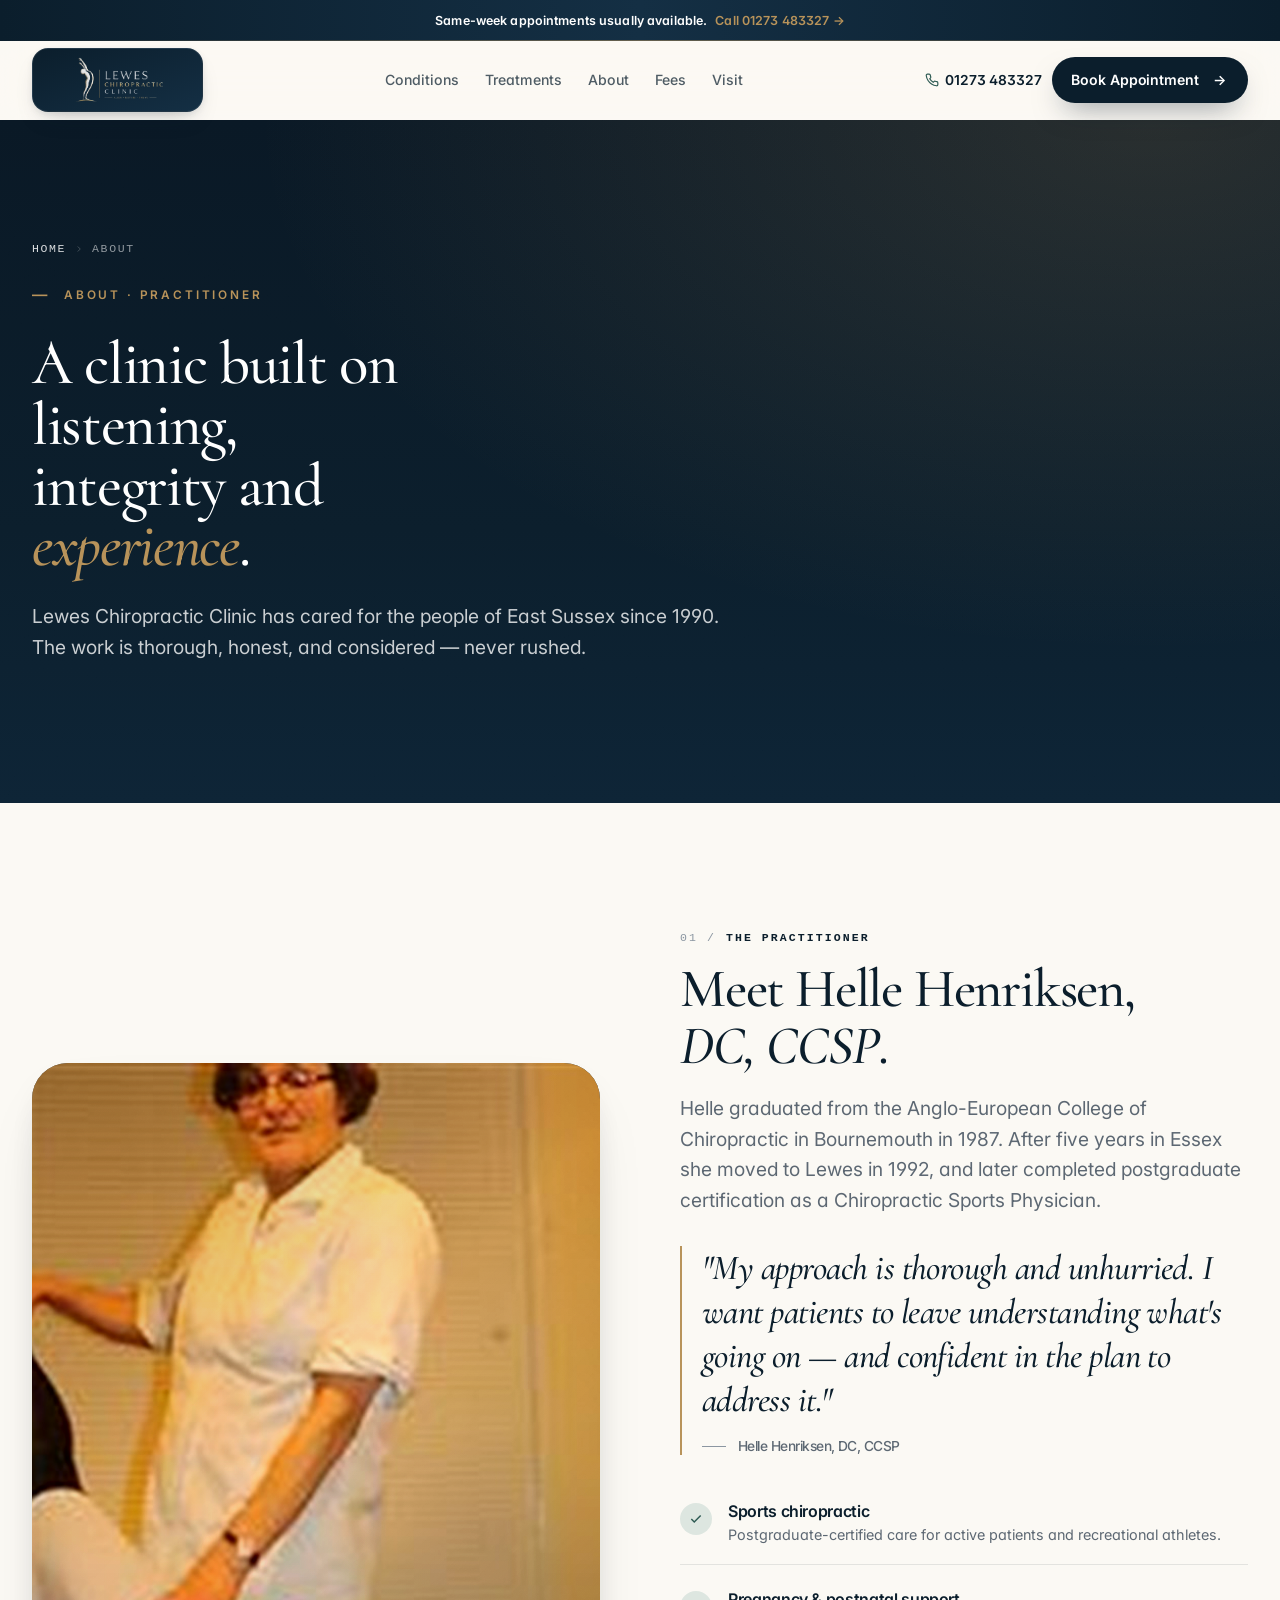
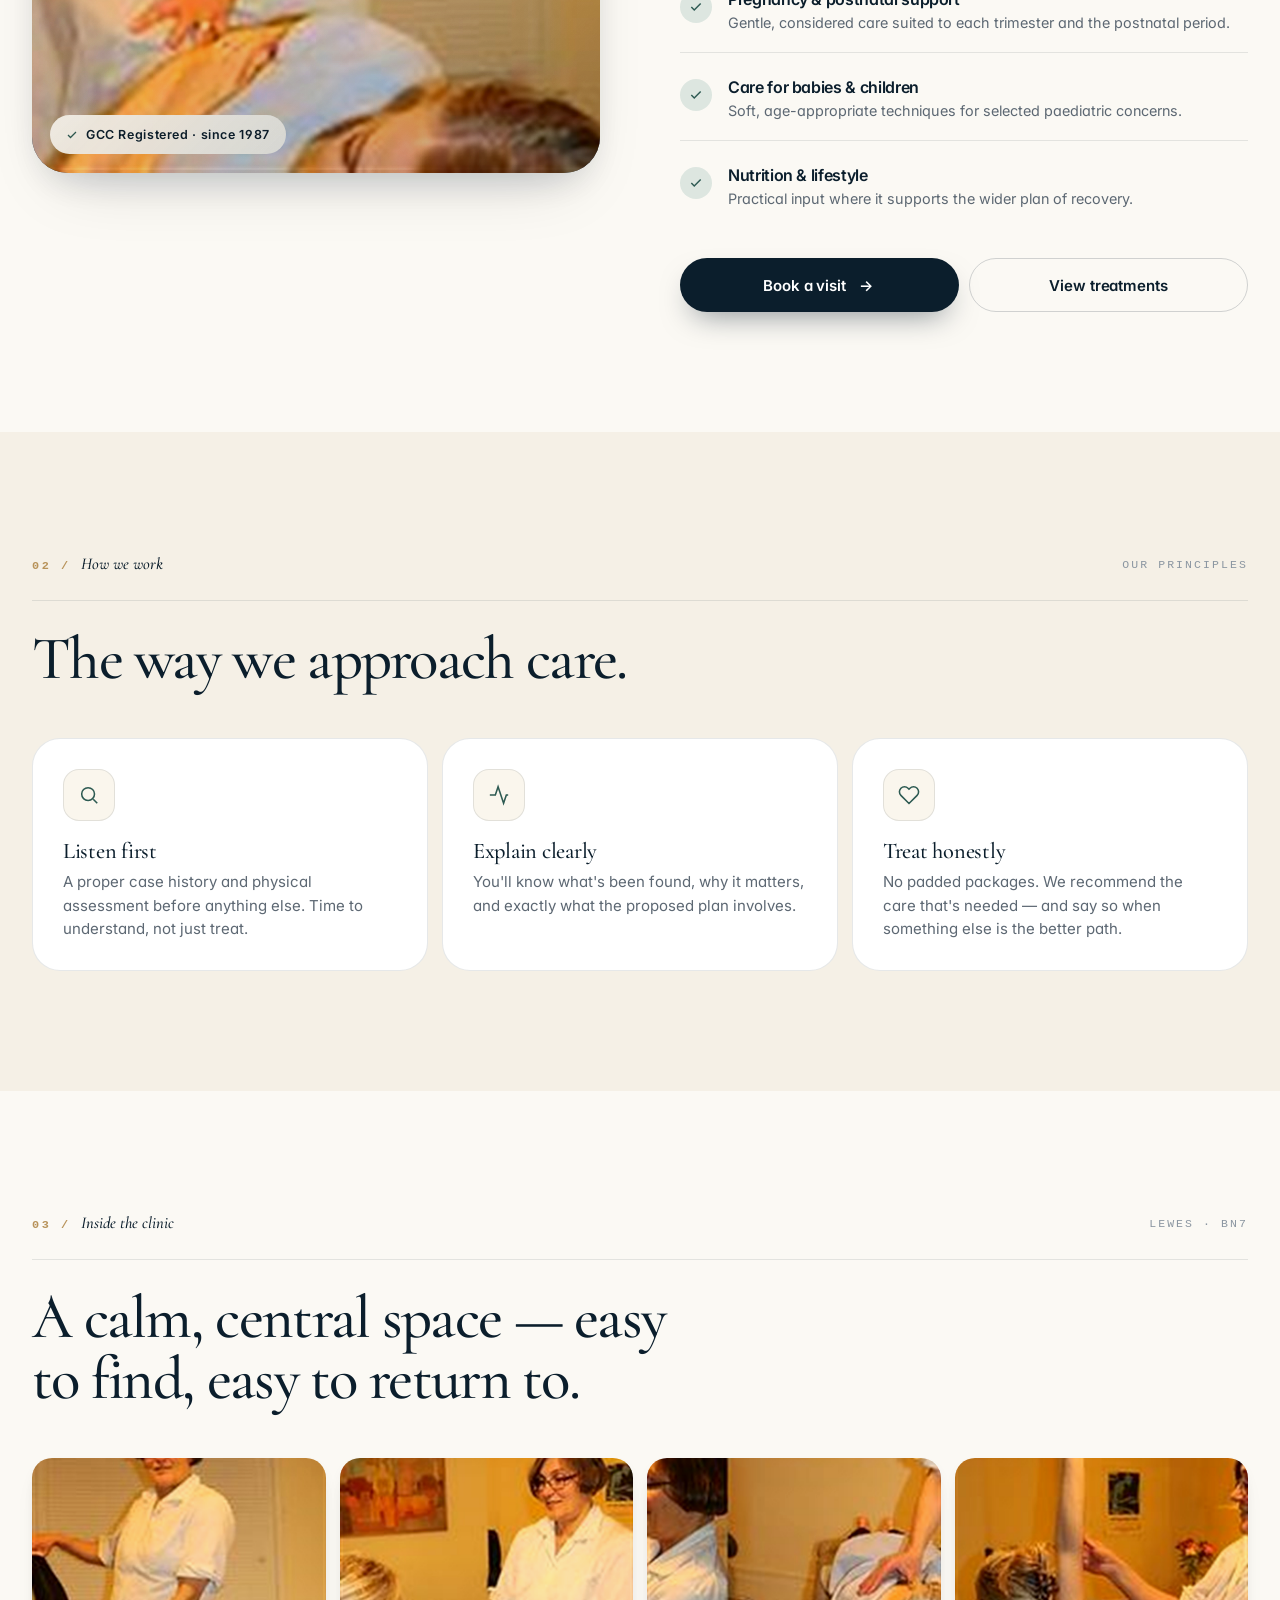
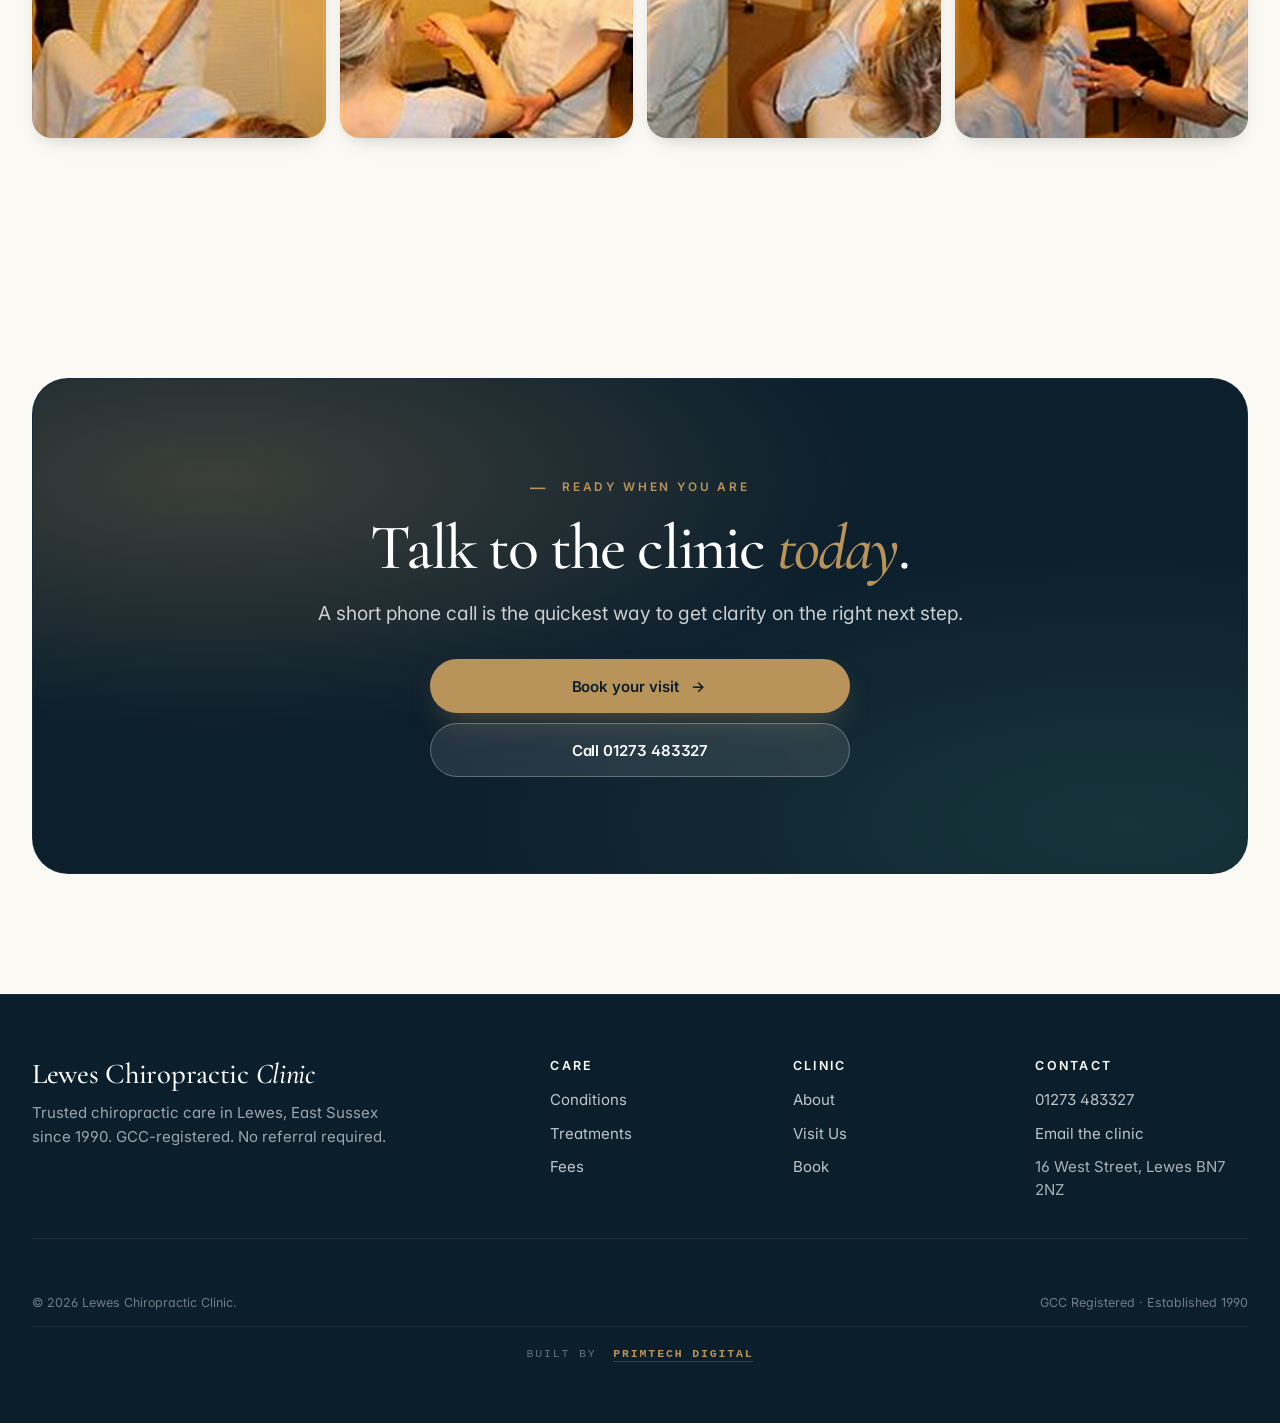
==== commit 40926997: "Add favicon + Built by Primtech Digital footer credit" ====
--- a/about.html
+++ b/about.html
@@ -4,12 +4,14 @@
 <meta charset="UTF-8">
 <meta name="viewport" content="width=device-width, initial-scale=1.0, viewport-fit=cover">
 <meta name="theme-color" content="#0b1e2c">
+<link rel="icon" type="image/png" href="assets/logo.png">
+<link rel="apple-touch-icon" href="assets/logo.png">
 <title>About | Lewes Chiropractic Clinic — Helle Henriksen, DC, CCSP</title>
 <meta name="description" content="Lewes Chiropractic Clinic — established 1990. Helle Henriksen, DC, CCSP. Thorough, honest chiropractic care in central Lewes, East Sussex.">
 <link rel="preconnect" href="https://fonts.googleapis.com">
 <link rel="preconnect" href="https://fonts.gstatic.com" crossorigin>
 <link href="https://fonts.googleapis.com/css2?family=Cormorant+Garamond:ital,wght@0,500;0,600;0,700;1,500;1,600&family=Inter:wght@400;500;600;700&display=swap" rel="stylesheet">
-<link rel="stylesheet" href="assets/styles.css?v=4">
+<link rel="stylesheet" href="assets/styles.css?v=5">
 </head>
 <body>
 
@@ -186,6 +188,7 @@
       </div>
     </div>
     <div class="footer-bottom"><span>© <span id="year"></span> Lewes Chiropractic Clinic.</span><span>GCC Registered · Established 1990</span></div>
+    <div class="built-by"><span>Built by</span> <a href="https://primtechdigital.com" target="_blank" rel="noopener">Primtech Digital</a></div>
   </div>
 </footer>
 
@@ -194,6 +197,6 @@
   <a class="btn btn-primary" href="book.html"><span class="full">Book Appointment</span><span class="short">Book</span> <span class="arrow">→</span></a>
 </div>
 
-<script src="assets/script.js?v=4"></script>
+<script src="assets/script.js?v=5"></script>
 </body>
 </html>
--- a/assets/styles.css
+++ b/assets/styles.css
@@ -1271,6 +1271,24 @@
   display:flex;flex-wrap:wrap;gap:10px;justify-content:space-between;
   font-size:.78rem;color:rgba(255,255,255,.42);
 }
+.built-by{
+  margin-top:14px;
+  width:100%;
+  padding-top:18px;
+  border-top:1px solid rgba(255,255,255,.06);
+  font-family:var(--mono);font-size:.72rem;
+  letter-spacing:.16em;text-transform:uppercase;
+  color:rgba(255,255,255,.36);
+  text-align:center;
+}
+.built-by span{margin-right:8px}
+.built-by a{
+  color:var(--gold);font-weight:600;
+  border-bottom:1px solid rgba(184,147,90,.3);
+  padding-bottom:1px;
+  transition:.25s var(--ease);
+}
+.built-by a:hover{color:#fff;border-bottom-color:#fff}
 
 /* ----- Sticky mobile CTA ----- */
 .mobile-cta{
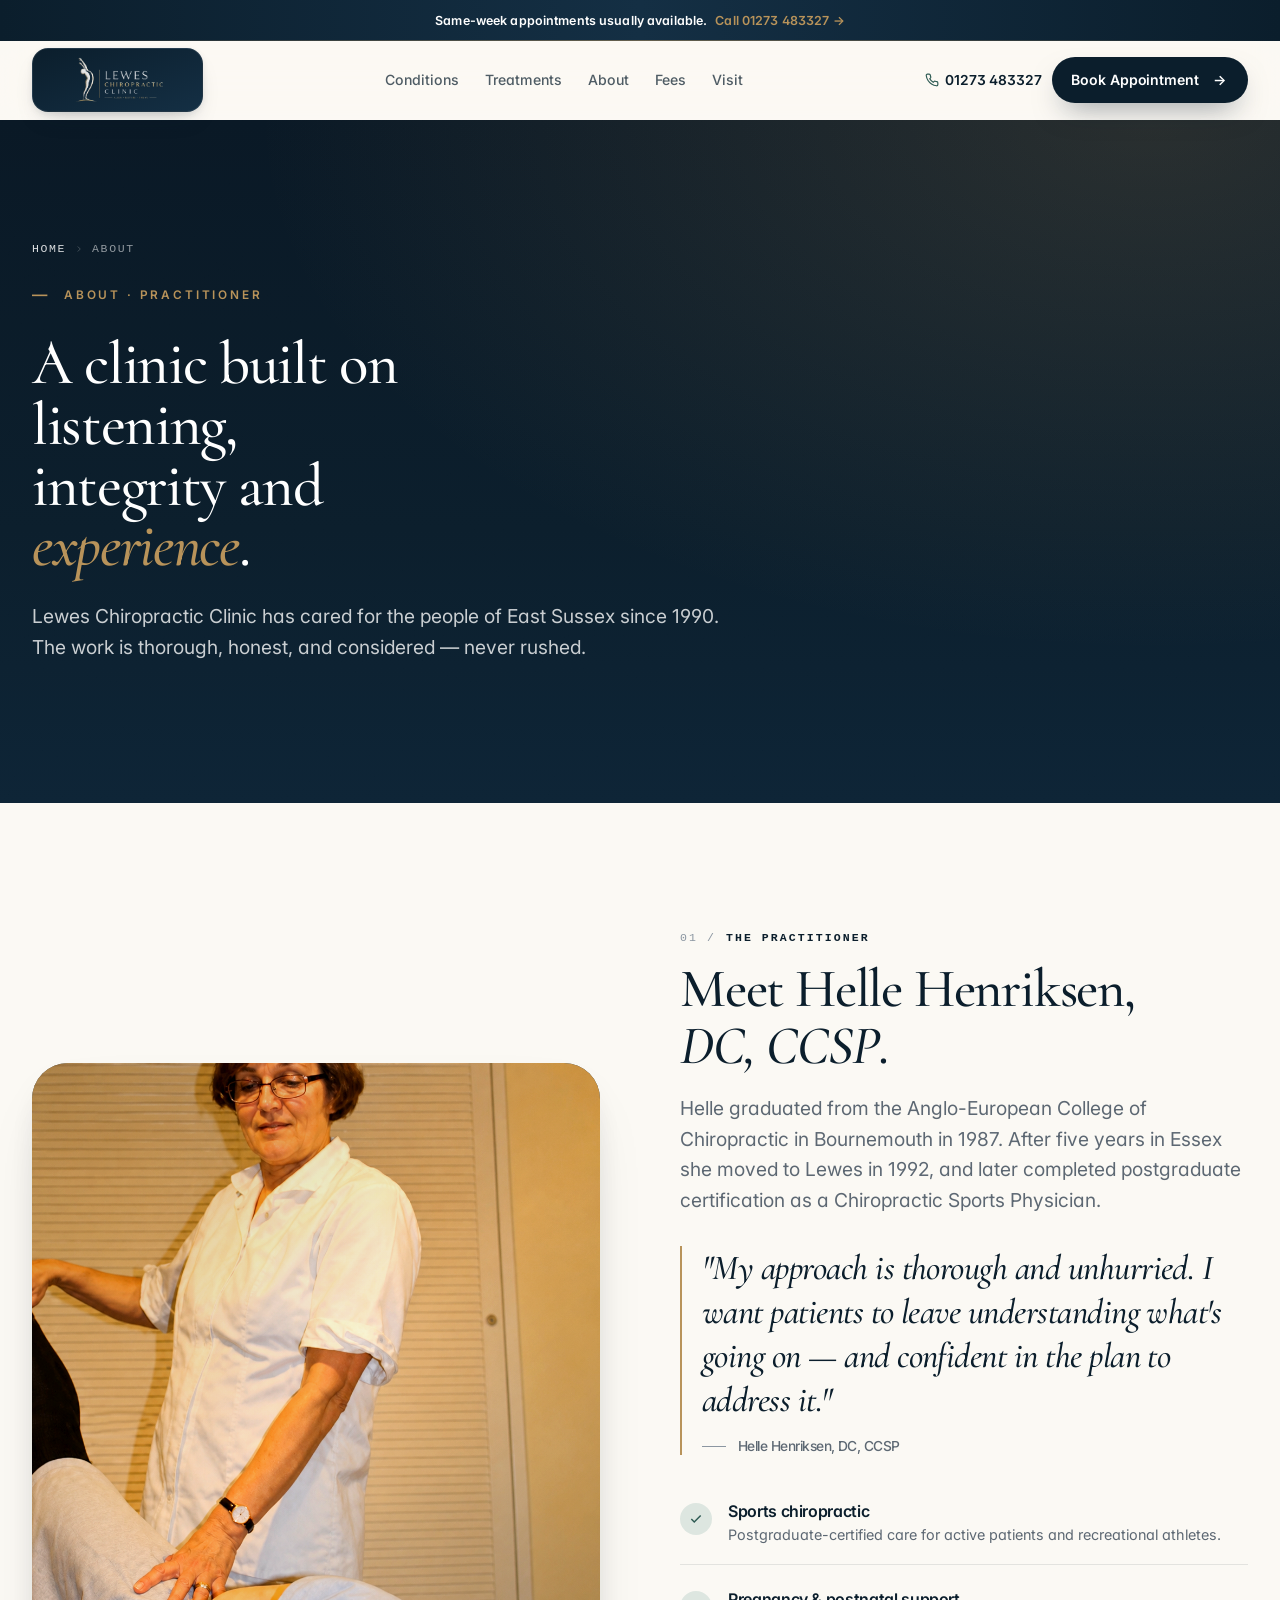
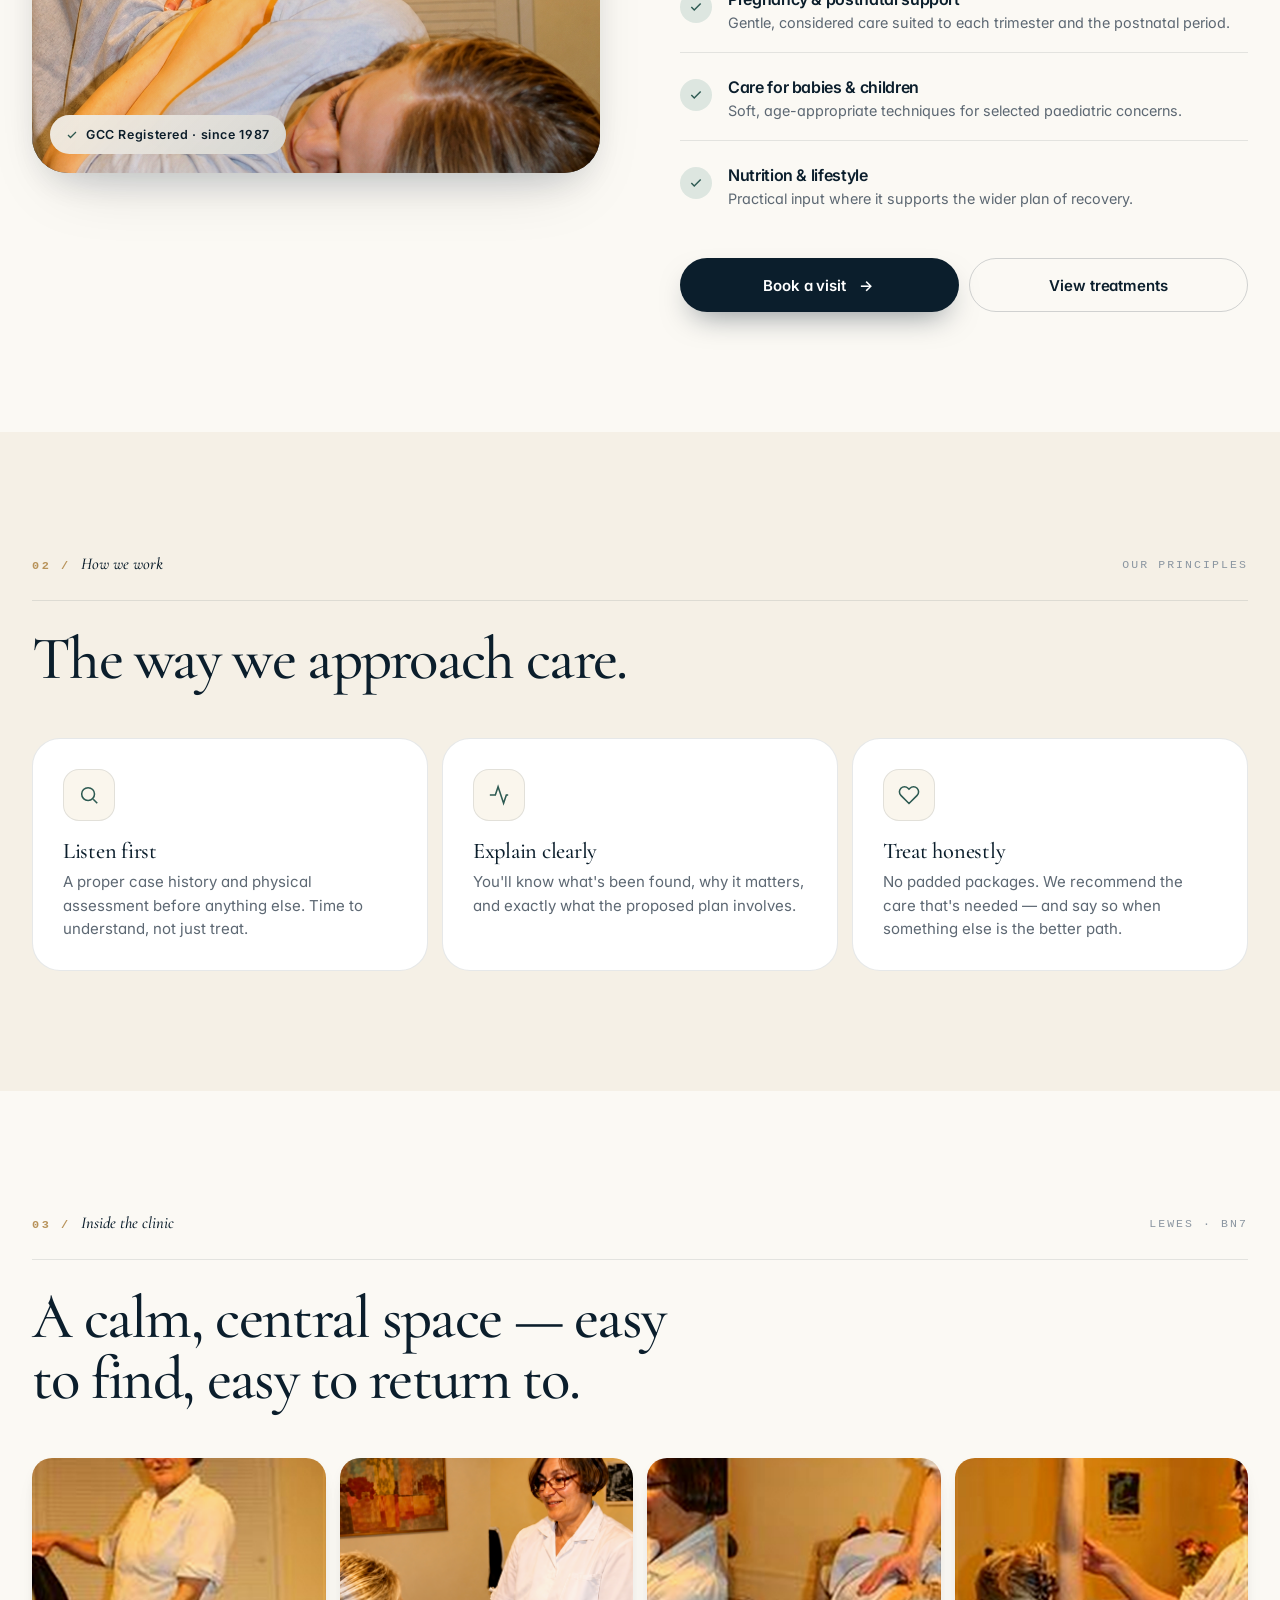
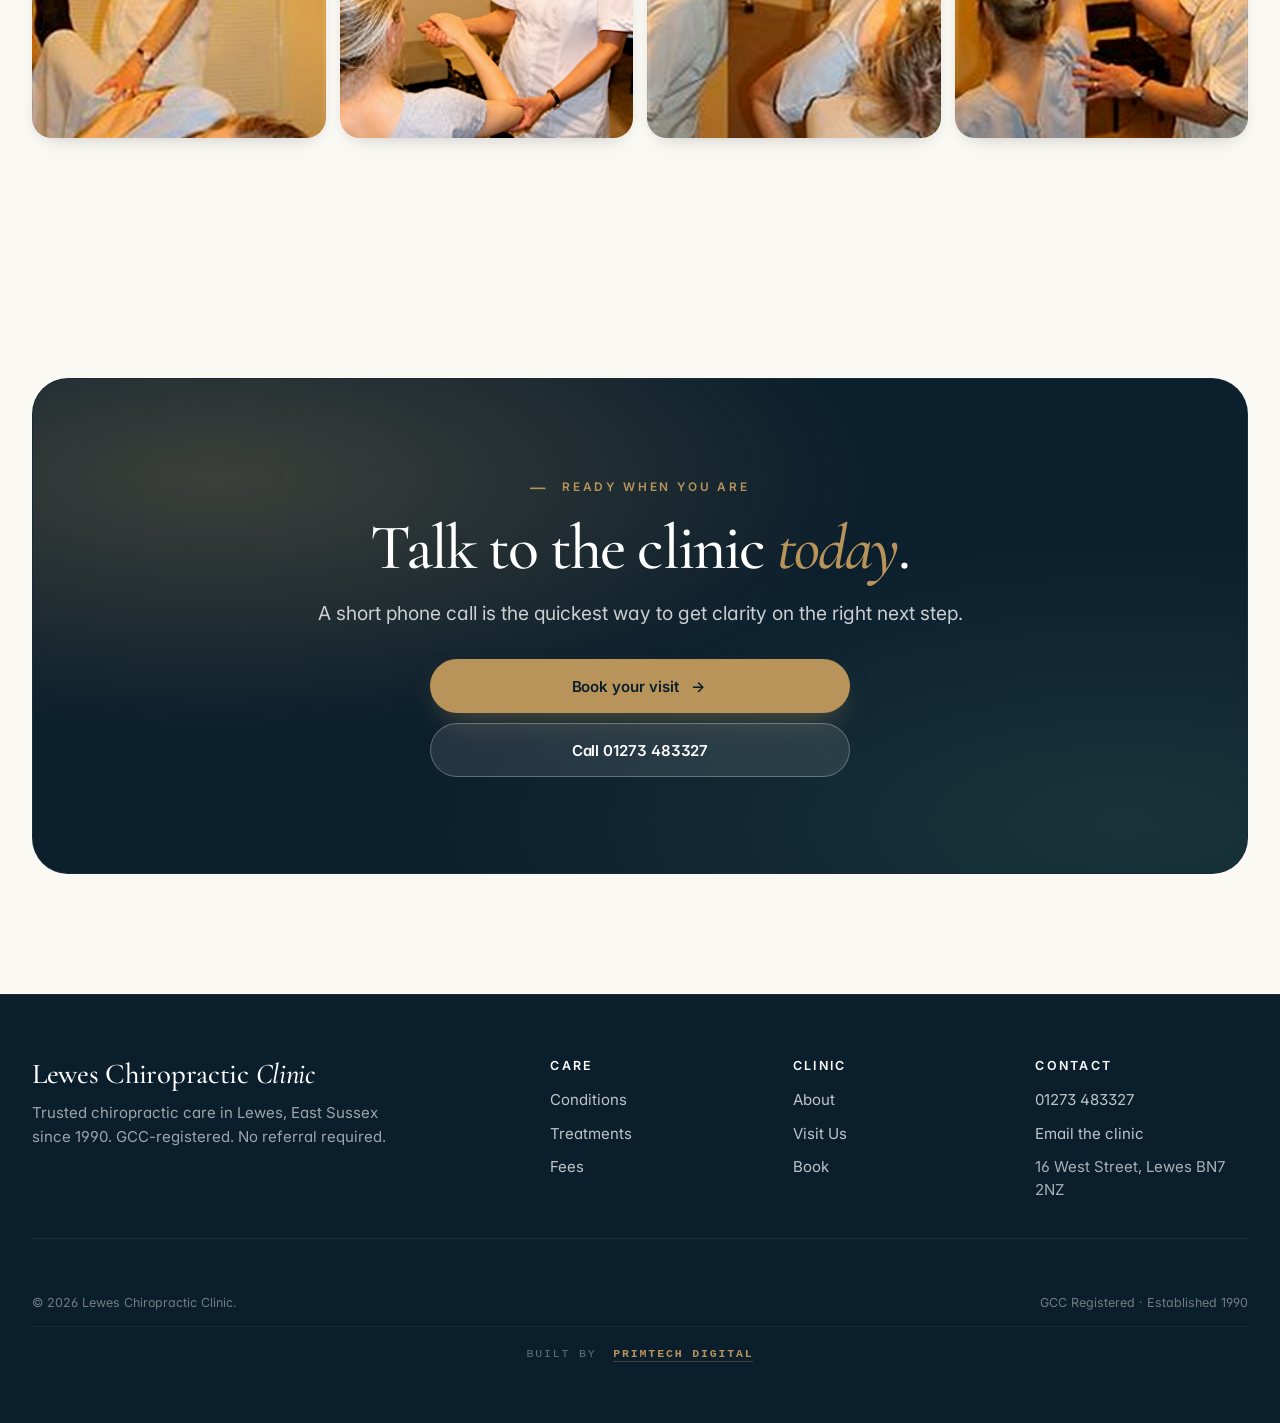
==== commit e29c0b94: "image upgrade" ====
--- a/about.html
+++ b/about.html
@@ -4,14 +4,15 @@
 <meta charset="UTF-8">
 <meta name="viewport" content="width=device-width, initial-scale=1.0, viewport-fit=cover">
 <meta name="theme-color" content="#0b1e2c">
-<link rel="icon" type="image/png" href="assets/logo.png">
-<link rel="apple-touch-icon" href="assets/logo.png">
+<link rel="icon" type="image/png" sizes="32x32" href="assets/favicon-32.png">
+<link rel="icon" type="image/png" sizes="512x512" href="assets/favicon.png">
+<link rel="apple-touch-icon" sizes="180x180" href="assets/favicon-180.png">
 <title>About | Lewes Chiropractic Clinic — Helle Henriksen, DC, CCSP</title>
 <meta name="description" content="Lewes Chiropractic Clinic — established 1990. Helle Henriksen, DC, CCSP. Thorough, honest chiropractic care in central Lewes, East Sussex.">
 <link rel="preconnect" href="https://fonts.googleapis.com">
 <link rel="preconnect" href="https://fonts.gstatic.com" crossorigin>
 <link href="https://fonts.googleapis.com/css2?family=Cormorant+Garamond:ital,wght@0,500;0,600;0,700;1,500;1,600&family=Inter:wght@400;500;600;700&display=swap" rel="stylesheet">
-<link rel="stylesheet" href="assets/styles.css?v=5">
+<link rel="stylesheet" href="assets/styles.css?v=7">
 </head>
 <body>
 
@@ -64,7 +65,7 @@
   <div class="container">
     <div class="feature-row">
       <div class="feature-img reveal">
-        <img src="assets/practitioner.jpg" alt="Helle Henriksen at Lewes Chiropractic Clinic">
+        <img src="assets/practitioner.png" alt="Helle Henriksen at Lewes Chiropractic Clinic">
         <span class="feature-img-tag">
           <svg width="12" height="12" viewBox="0 0 24 24" fill="none" stroke="currentColor" stroke-width="2.5"><path d="M20 6L9 17l-5-5"/></svg>
           GCC Registered · since 1987
@@ -197,6 +198,6 @@
   <a class="btn btn-primary" href="book.html"><span class="full">Book Appointment</span><span class="short">Book</span> <span class="arrow">→</span></a>
 </div>
 
-<script src="assets/script.js?v=5"></script>
+<script src="assets/script.js?v=7"></script>
 </body>
 </html>
--- a/assets/styles.css
+++ b/assets/styles.css
@@ -72,6 +72,21 @@
 }
 img,svg,iframe,video{max-width:100%}
 *{min-width:0}
+
+/* Long strings (emails, URLs) must always break to fit their container */
+a[href^="mailto:"],a[href^="tel:"],
+.info-row .val,
+.feature-row-item p,
+.footer ul li,
+.location-info,
+.field input,.field textarea{
+  overflow-wrap:anywhere;
+  word-break:break-word;
+  hyphens:auto;
+}
+@media(max-width:559px){
+  a[href^="mailto:"]{font-size:.92em}
+}
 img,svg,video{display:block;max-width:100%;height:auto}
 a{color:inherit;text-decoration:none}
 button{font:inherit;color:inherit;background:none;border:0;cursor:pointer}
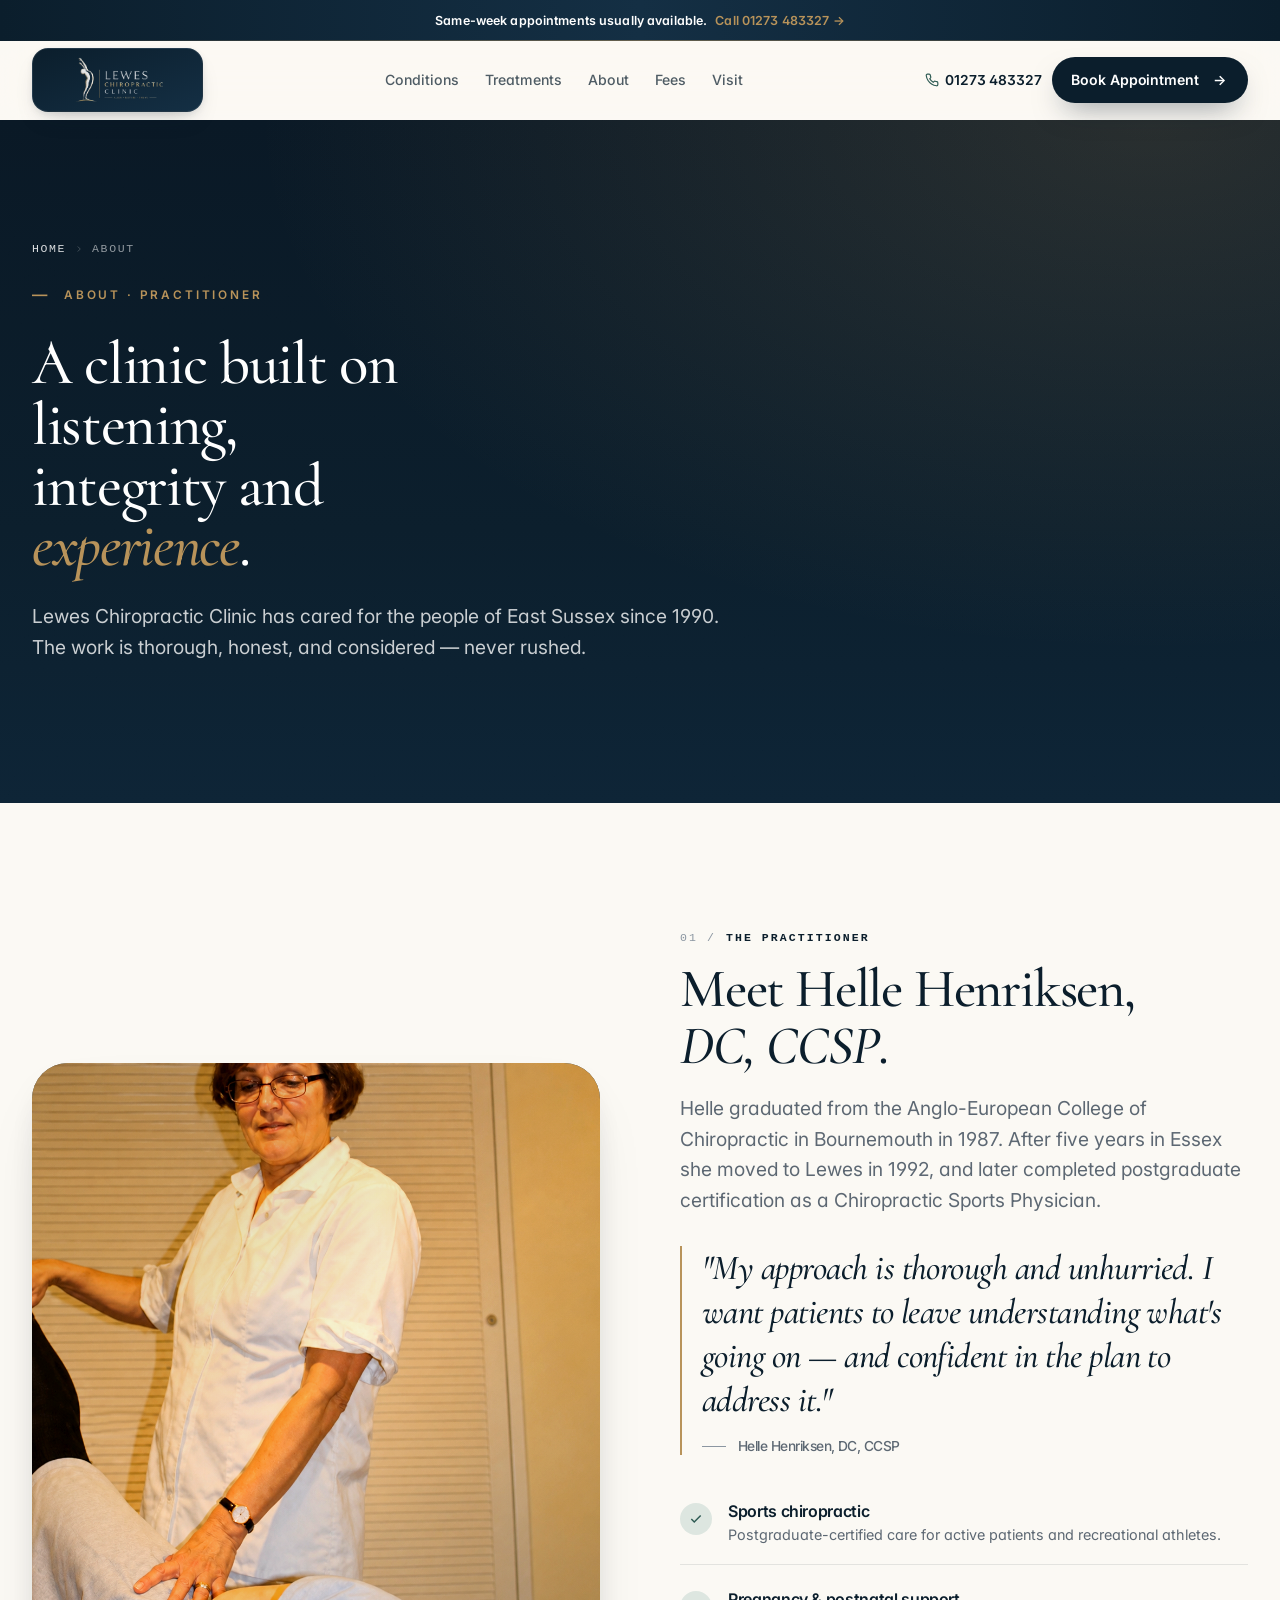
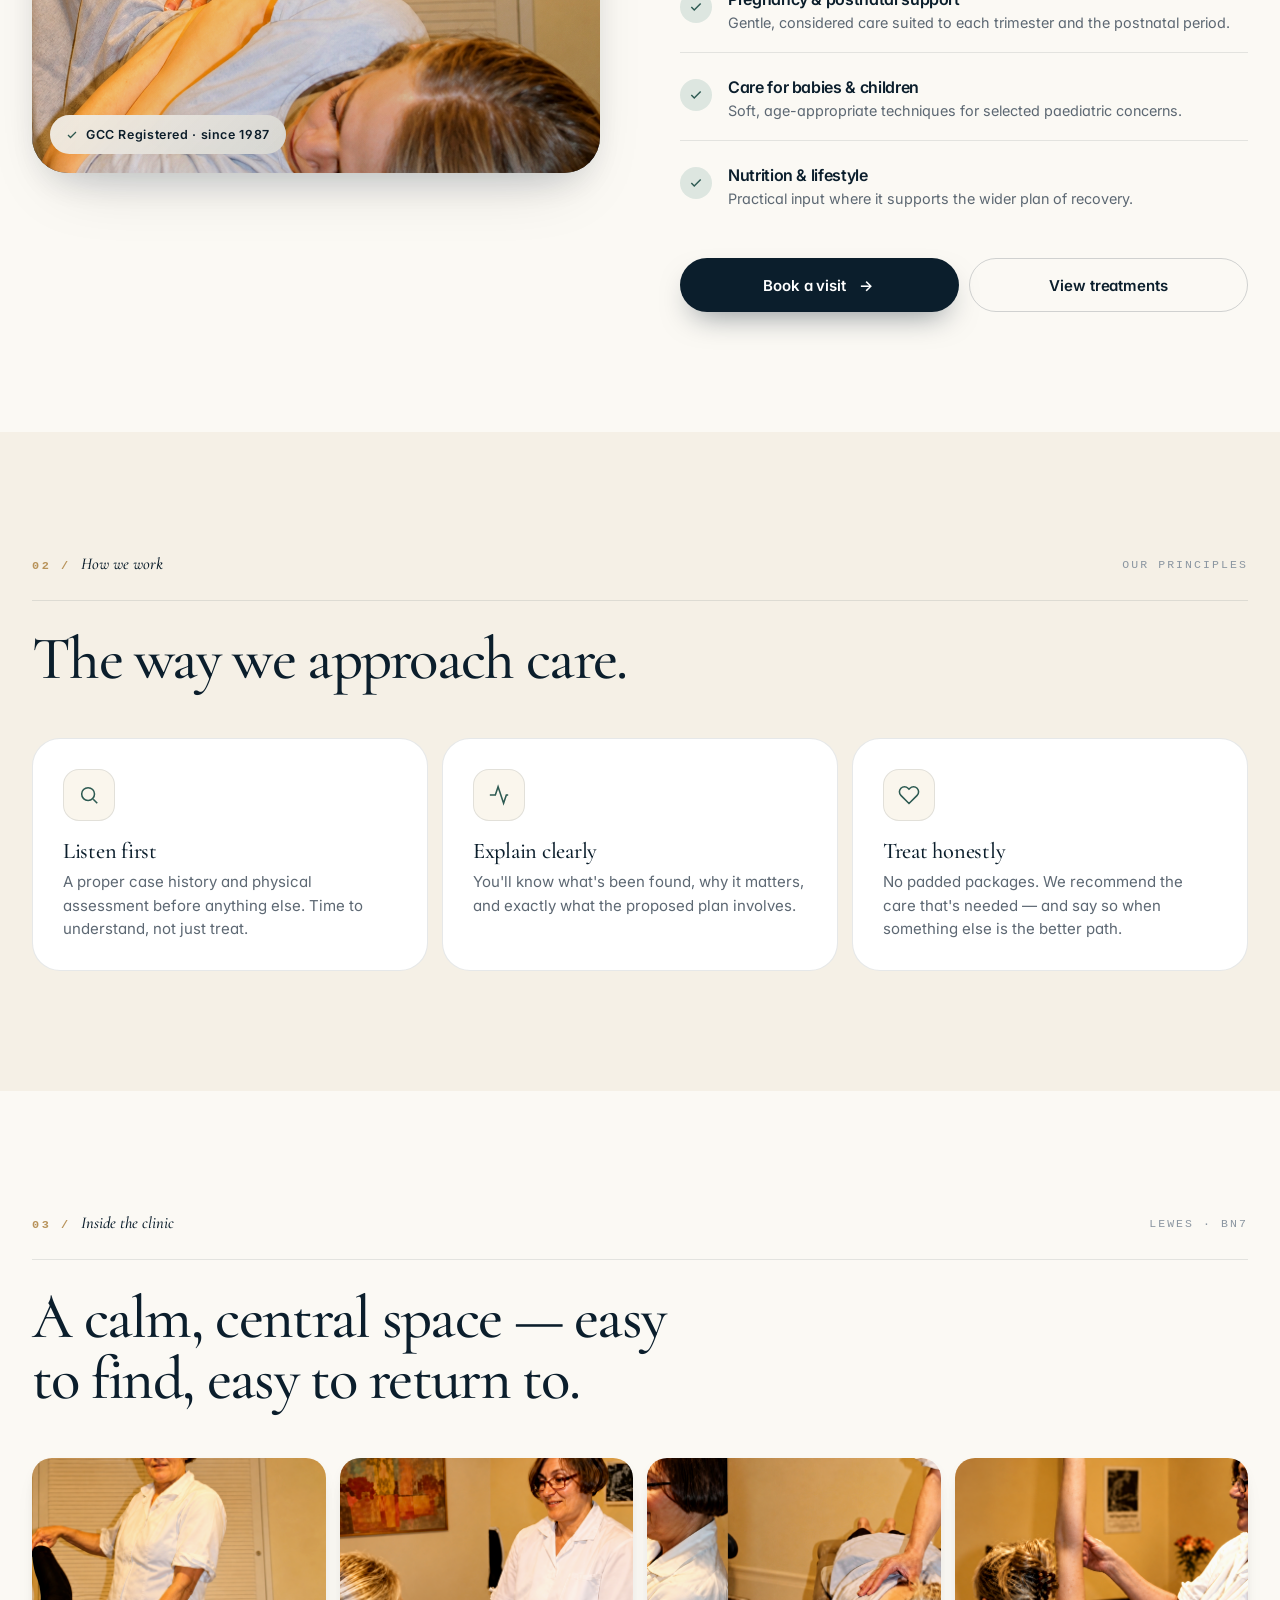
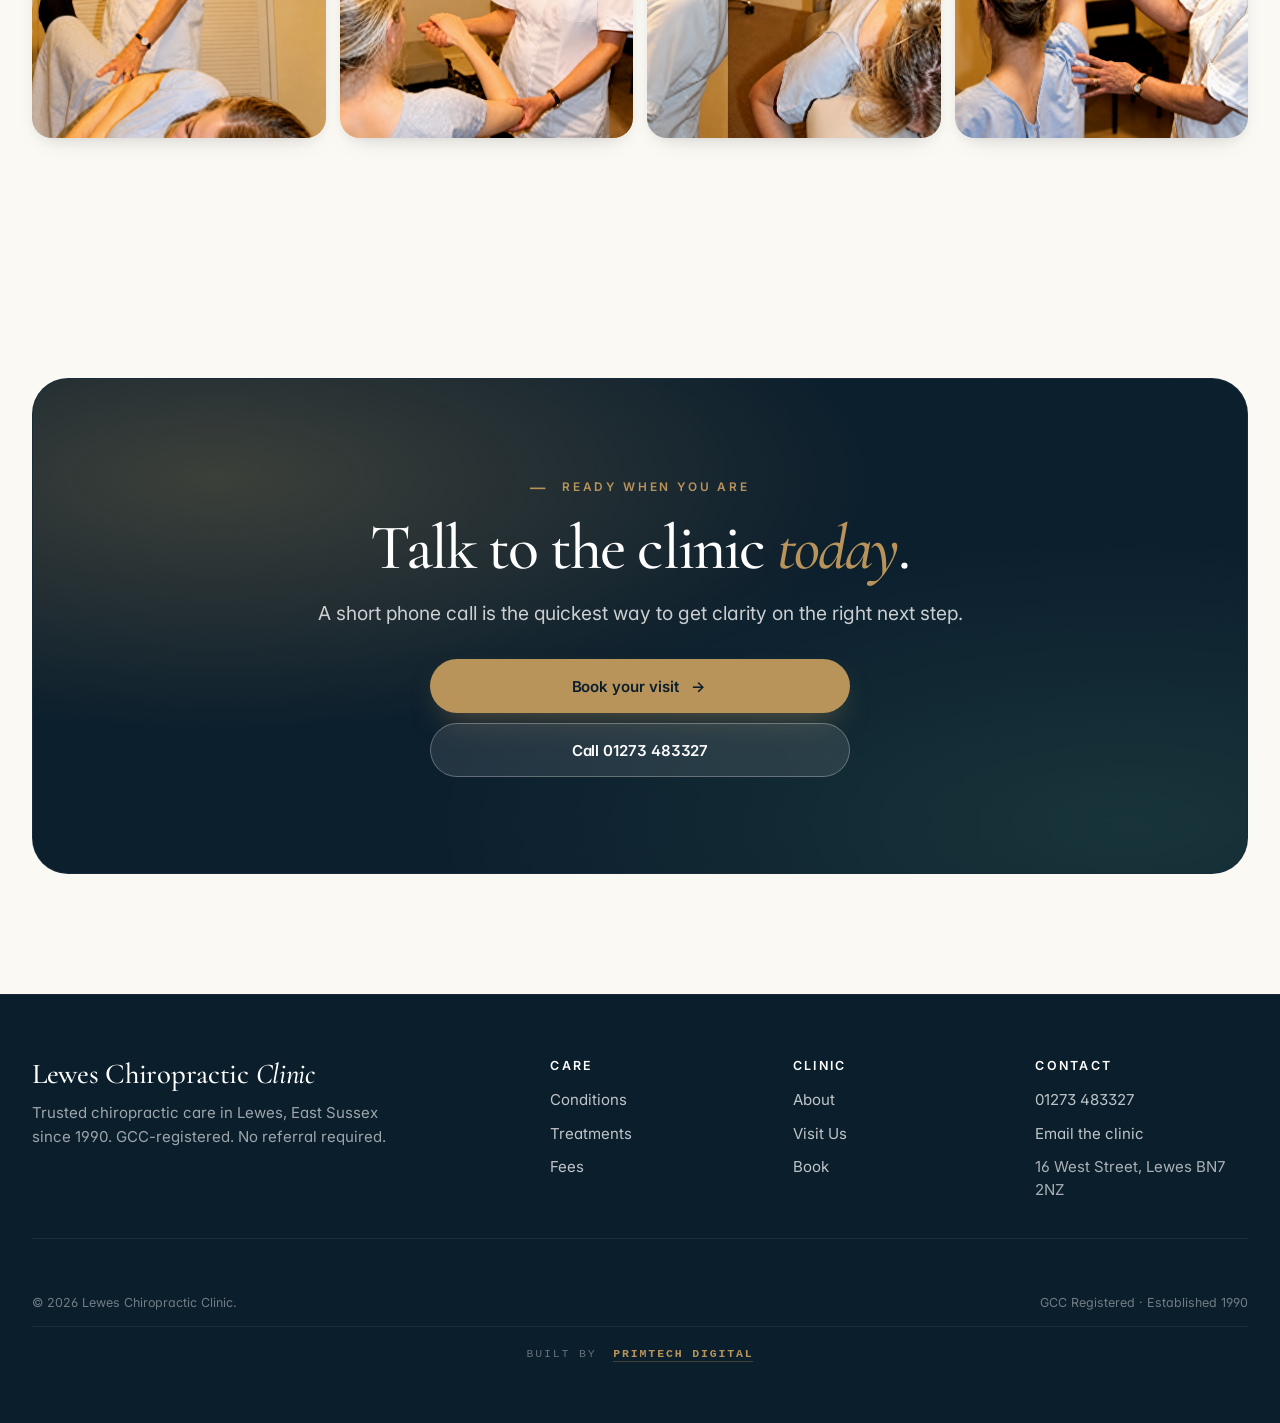
==== commit 786b7860: "image enhancements" ====
--- a/about.html
+++ b/about.html
@@ -7,12 +7,85 @@
 <link rel="icon" type="image/png" sizes="32x32" href="assets/favicon-32.png">
 <link rel="icon" type="image/png" sizes="512x512" href="assets/favicon.png">
 <link rel="apple-touch-icon" sizes="180x180" href="assets/favicon-180.png">
-<title>About | Lewes Chiropractic Clinic — Helle Henriksen, DC, CCSP</title>
-<meta name="description" content="Lewes Chiropractic Clinic — established 1990. Helle Henriksen, DC, CCSP. Thorough, honest chiropractic care in central Lewes, East Sussex.">
+<title>About Helle Henriksen DC, CCSP — Lewes Chiropractor </title>
+<meta name="description" content=" Lewes Chiropractic Clinic">
+<!-- SEO:START -->
+<link rel="canonical" href="https://reachedbyte.github.io/lewes-chiropractic-clinic/about.html">
+<meta name="keywords" content="Meet Helle Henriksen DC, CCSP — registered chiropractor in Lewes since 1992. Postgraduate-certified in sports chiropractic. Pregnancy, postnatal and paediatric care.|helle henriksen chiropractor, lewes chiropractor, chiropractic clinic lewes, sports chiropractor east sussex, ccsp chiropractor uk">
+<meta name="author" content="Lewes Chiropractic Clinic">
+<meta name="robots" content="index, follow, max-image-preview:large, max-snippet:-1">
+<meta name="geo.region" content="GB-ESX">
+<meta name="geo.placename" content="Lewes">
+<meta name="geo.position" content="50.873;0.010">
+<meta name="ICBM" content="50.873, 0.010">
+<meta property="og:type" content="website">
+<meta property="og:site_name" content="Lewes Chiropractic Clinic">
+<meta property="og:locale" content="en_GB">
+<meta property="og:url" content="https://reachedbyte.github.io/lewes-chiropractic-clinic/about.html">
+<meta property="og:title" content="About Helle Henriksen DC, CCSP — Lewes Chiropractor ">
+<meta property="og:description" content=" Lewes Chiropractic Clinic">
+<meta property="og:image" content="https://reachedbyte.github.io/lewes-chiropractic-clinic/assets/og-image.jpg">
+<meta property="og:image:width" content="1200">
+<meta property="og:image:height" content="630">
+<meta property="og:image:alt" content="Lewes Chiropractic Clinic — established 1990">
+<meta name="twitter:card" content="summary_large_image">
+<meta name="twitter:title" content="About Helle Henriksen DC, CCSP — Lewes Chiropractor ">
+<meta name="twitter:description" content=" Lewes Chiropractic Clinic">
+<meta name="twitter:image" content="https://reachedbyte.github.io/lewes-chiropractic-clinic/assets/og-image.jpg">
+<meta name="format-detection" content="telephone=yes">
+<!-- SEO:END -->
 <link rel="preconnect" href="https://fonts.googleapis.com">
 <link rel="preconnect" href="https://fonts.gstatic.com" crossorigin>
 <link href="https://fonts.googleapis.com/css2?family=Cormorant+Garamond:ital,wght@0,500;0,600;0,700;1,500;1,600&family=Inter:wght@400;500;600;700&display=swap" rel="stylesheet">
 <link rel="stylesheet" href="assets/styles.css?v=7">
+<!-- LD:START -->
+<script type="application/ld+json">
+{
+  "@context":"https://schema.org",
+  "@type":["LocalBusiness","MedicalBusiness"],
+  "@id":"https://reachedbyte.github.io/lewes-chiropractic-clinic/#clinic",
+  "name":"Lewes Chiropractic Clinic",
+  "alternateName":"Lewes Chiropractic",
+  "url":"https://reachedbyte.github.io/lewes-chiropractic-clinic/",
+  "logo":"https://reachedbyte.github.io/lewes-chiropractic-clinic/assets/favicon.png",
+  "image":"https://reachedbyte.github.io/lewes-chiropractic-clinic/assets/og-image.jpg",
+  "telephone":"+44-1273-483327",
+  "email":"info@leweschiropracticclinic.co.uk",
+  "priceRange":"££",
+  "foundingDate":"1990",
+  "address":{"@type":"PostalAddress","streetAddress":"16 West Street","addressLocality":"Lewes","addressRegion":"East Sussex","postalCode":"BN7 2NZ","addressCountry":"GB"},
+  "geo":{"@type":"GeoCoordinates","latitude":50.873,"longitude":0.010},
+  "openingHoursSpecification":[{"@type":"OpeningHoursSpecification","dayOfWeek":["Monday","Tuesday","Wednesday","Thursday","Friday"],"opens":"08:00","closes":"18:00"},{"@type":"OpeningHoursSpecification","dayOfWeek":"Saturday","opens":"09:00","closes":"13:00"}],
+  "areaServed":[{"@type":"City","name":"Lewes"},{"@type":"City","name":"Brighton"},{"@type":"City","name":"Eastbourne"},{"@type":"City","name":"Hastings"},{"@type":"City","name":"Ringmer"},{"@type":"AdministrativeArea","name":"East Sussex"},{"@type":"Country","name":"United Kingdom"}],
+  "medicalSpecialty":"Chiropractic",
+  "availableService":[
+    {"@type":"MedicalProcedure","name":"Back Pain Treatment","url":"https://reachedbyte.github.io/lewes-chiropractic-clinic/back-pain.html"},
+    {"@type":"MedicalProcedure","name":"Neck Pain Treatment","url":"https://reachedbyte.github.io/lewes-chiropractic-clinic/neck-pain.html"},
+    {"@type":"MedicalProcedure","name":"Headache & Migraine Care","url":"https://reachedbyte.github.io/lewes-chiropractic-clinic/headaches-migraine.html"},
+    {"@type":"MedicalProcedure","name":"Hip & Knee Care","url":"https://reachedbyte.github.io/lewes-chiropractic-clinic/hip-knees.html"},
+    {"@type":"MedicalProcedure","name":"Shoulder & Elbow Care","url":"https://reachedbyte.github.io/lewes-chiropractic-clinic/shoulder-elbow.html"},
+    {"@type":"MedicalProcedure","name":"Sports Injury Chiropractic","url":"https://reachedbyte.github.io/lewes-chiropractic-clinic/sports-injuries.html"},
+    {"@type":"MedicalProcedure","name":"Pregnancy Chiropractic","url":"https://reachedbyte.github.io/lewes-chiropractic-clinic/pregnancy.html"},
+    {"@type":"MedicalProcedure","name":"Posture & Desk Strain Care","url":"https://reachedbyte.github.io/lewes-chiropractic-clinic/posture-desk-strain.html"}
+  ],
+  "founder":{"@type":"Person","name":"Helle Henriksen","jobTitle":"Doctor of Chiropractic, Certified Chiropractic Sports Physician","alumniOf":"Anglo-European College of Chiropractic"},
+  "aggregateRating":{"@type":"AggregateRating","ratingValue":"4.9","reviewCount":"42","bestRating":"5","worstRating":"1"},
+  "sameAs":["https://reachedbyte.github.io/lewes-chiropractic-clinic/"]
+}
+</script>
+<script type="application/ld+json">
+{
+  "@context":"https://schema.org",
+  "@type":"WebSite",
+  "@id":"https://reachedbyte.github.io/lewes-chiropractic-clinic/#website",
+  "url":"https://reachedbyte.github.io/lewes-chiropractic-clinic/",
+  "name":"Lewes Chiropractic Clinic",
+  "publisher":{"@id":"https://reachedbyte.github.io/lewes-chiropractic-clinic/#clinic"},
+  "potentialAction":{"@type":"SearchAction","target":"https://reachedbyte.github.io/lewes-chiropractic-clinic/?s={search_term_string}","query-input":"required name=search_term_string"}
+}
+</script>
+<!-- LD:END -->
+
 </head>
 <body>
 
@@ -151,10 +224,10 @@
       <h2>A calm, central space — easy to find, easy to return to.</h2>
     </div>
     <div class="gallery-strip reveal">
-      <img src="assets/practitioner.jpg" alt="Helle Henriksen at the clinic">
+      <img src="assets/practitioner.png" alt="Helle Henriksen at the clinic">
       <img src="assets/clinic-treatment.jpg" alt="Treatment in progress">
-      <img src="assets/treatment-back.jpg" alt="Spinal treatment">
-      <img src="assets/treatment-arm.jpg" alt="Upper-body assessment">
+      <img src="assets/treatment-back.png" alt="Spinal treatment">
+      <img src="assets/treatment-arm.png" alt="Upper-body assessment">
     </div>
   </div>
 </section>
